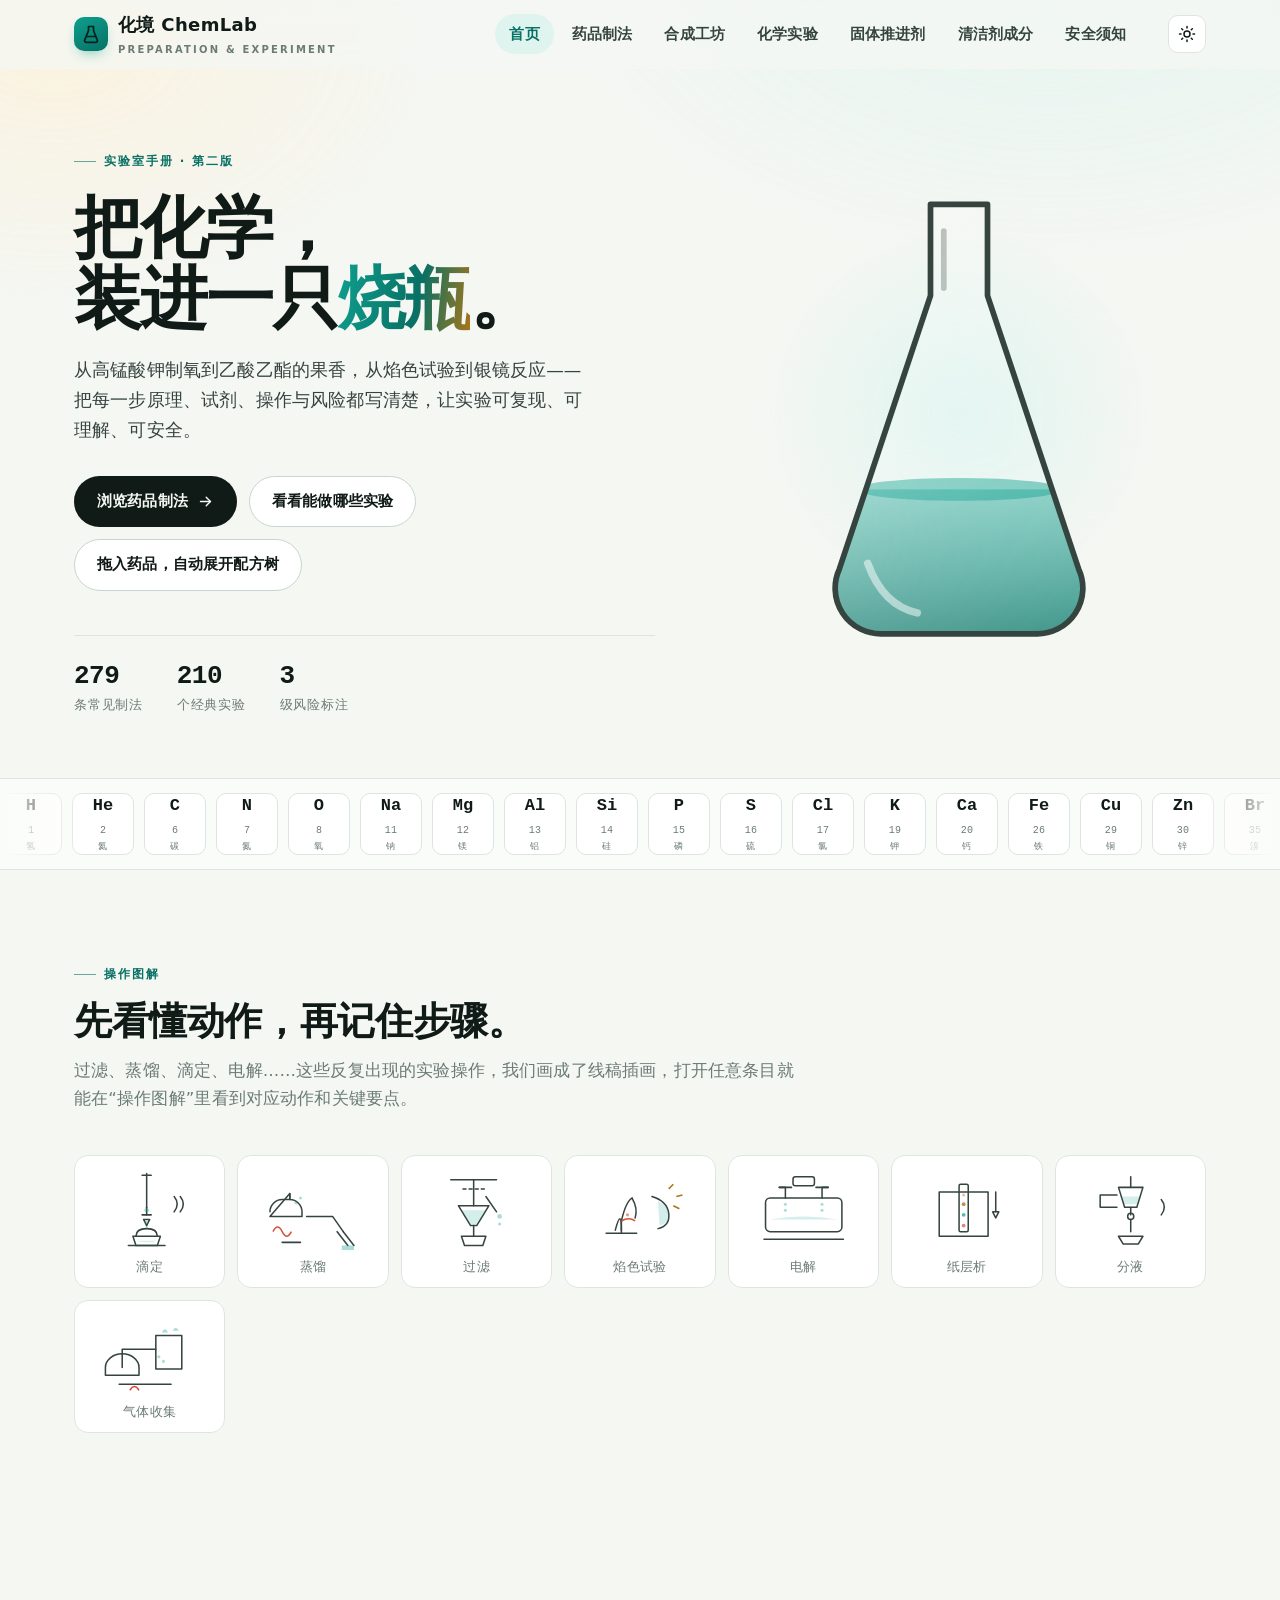
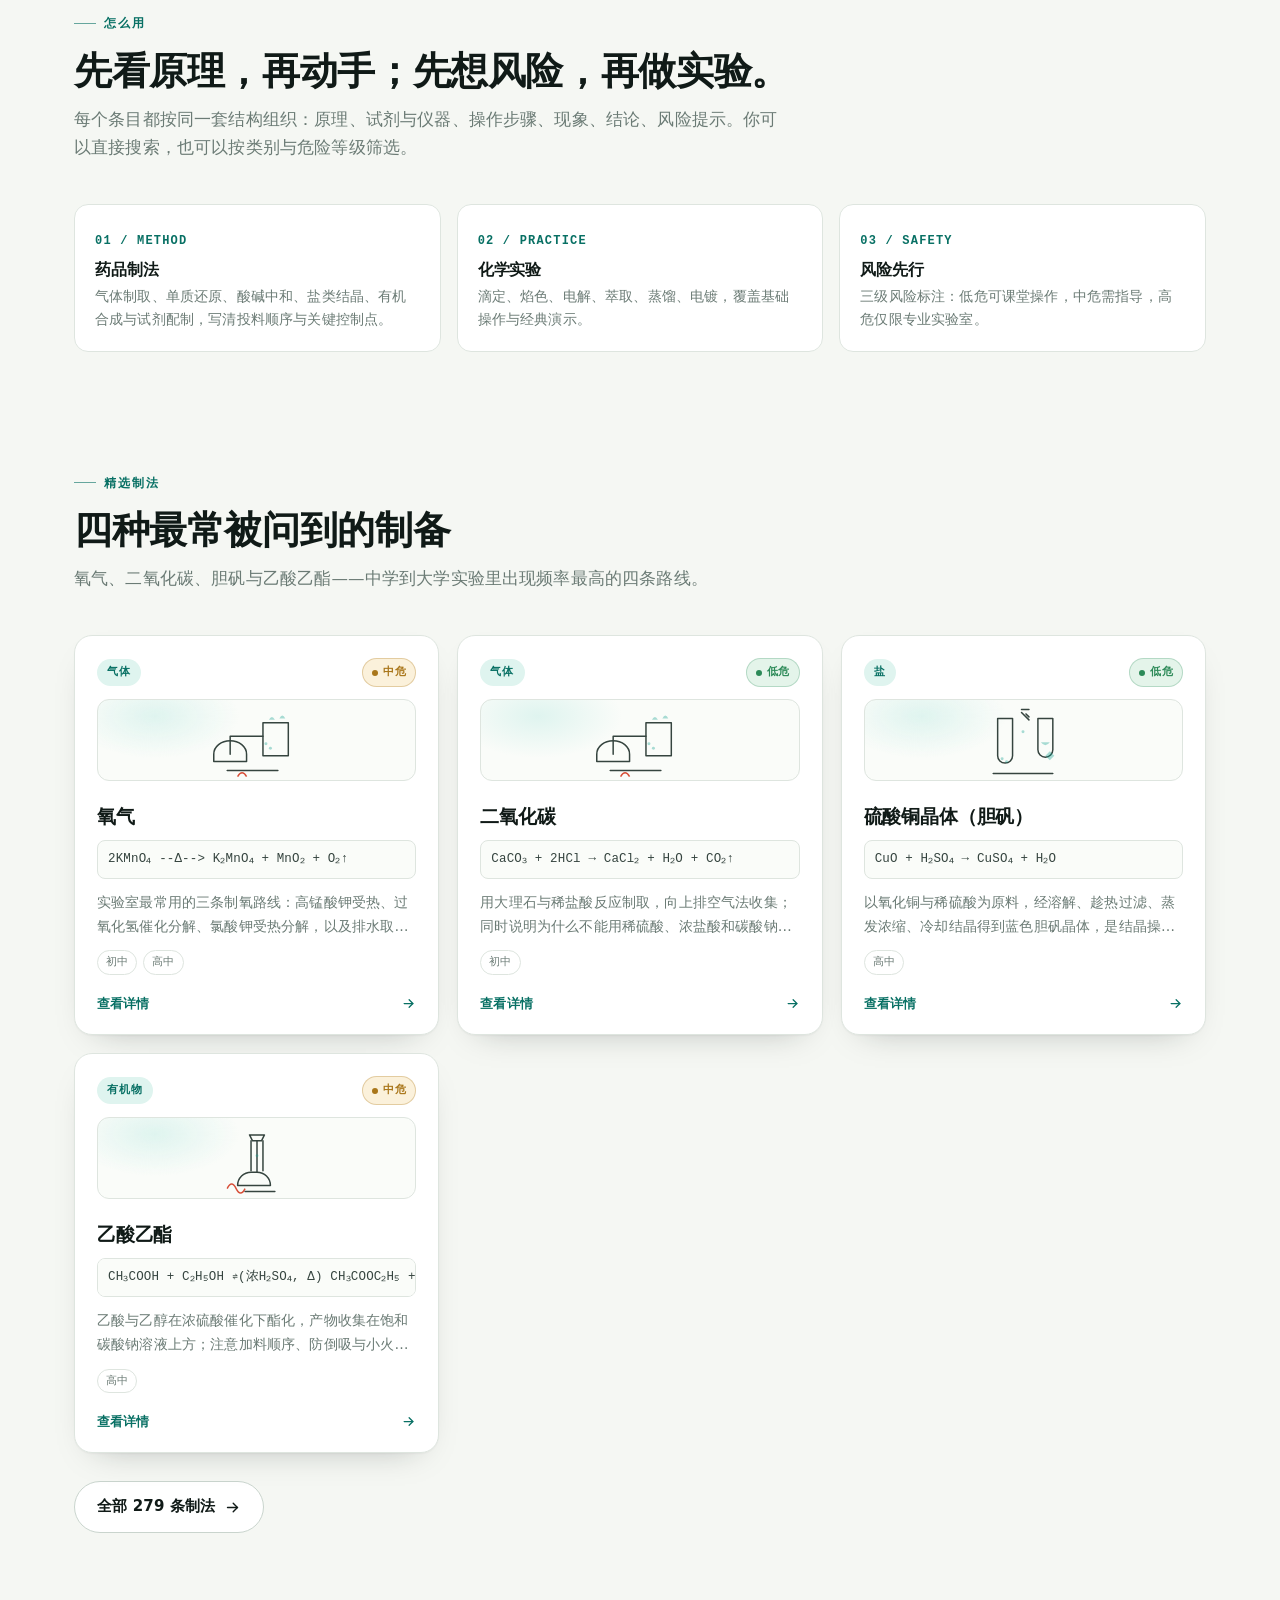
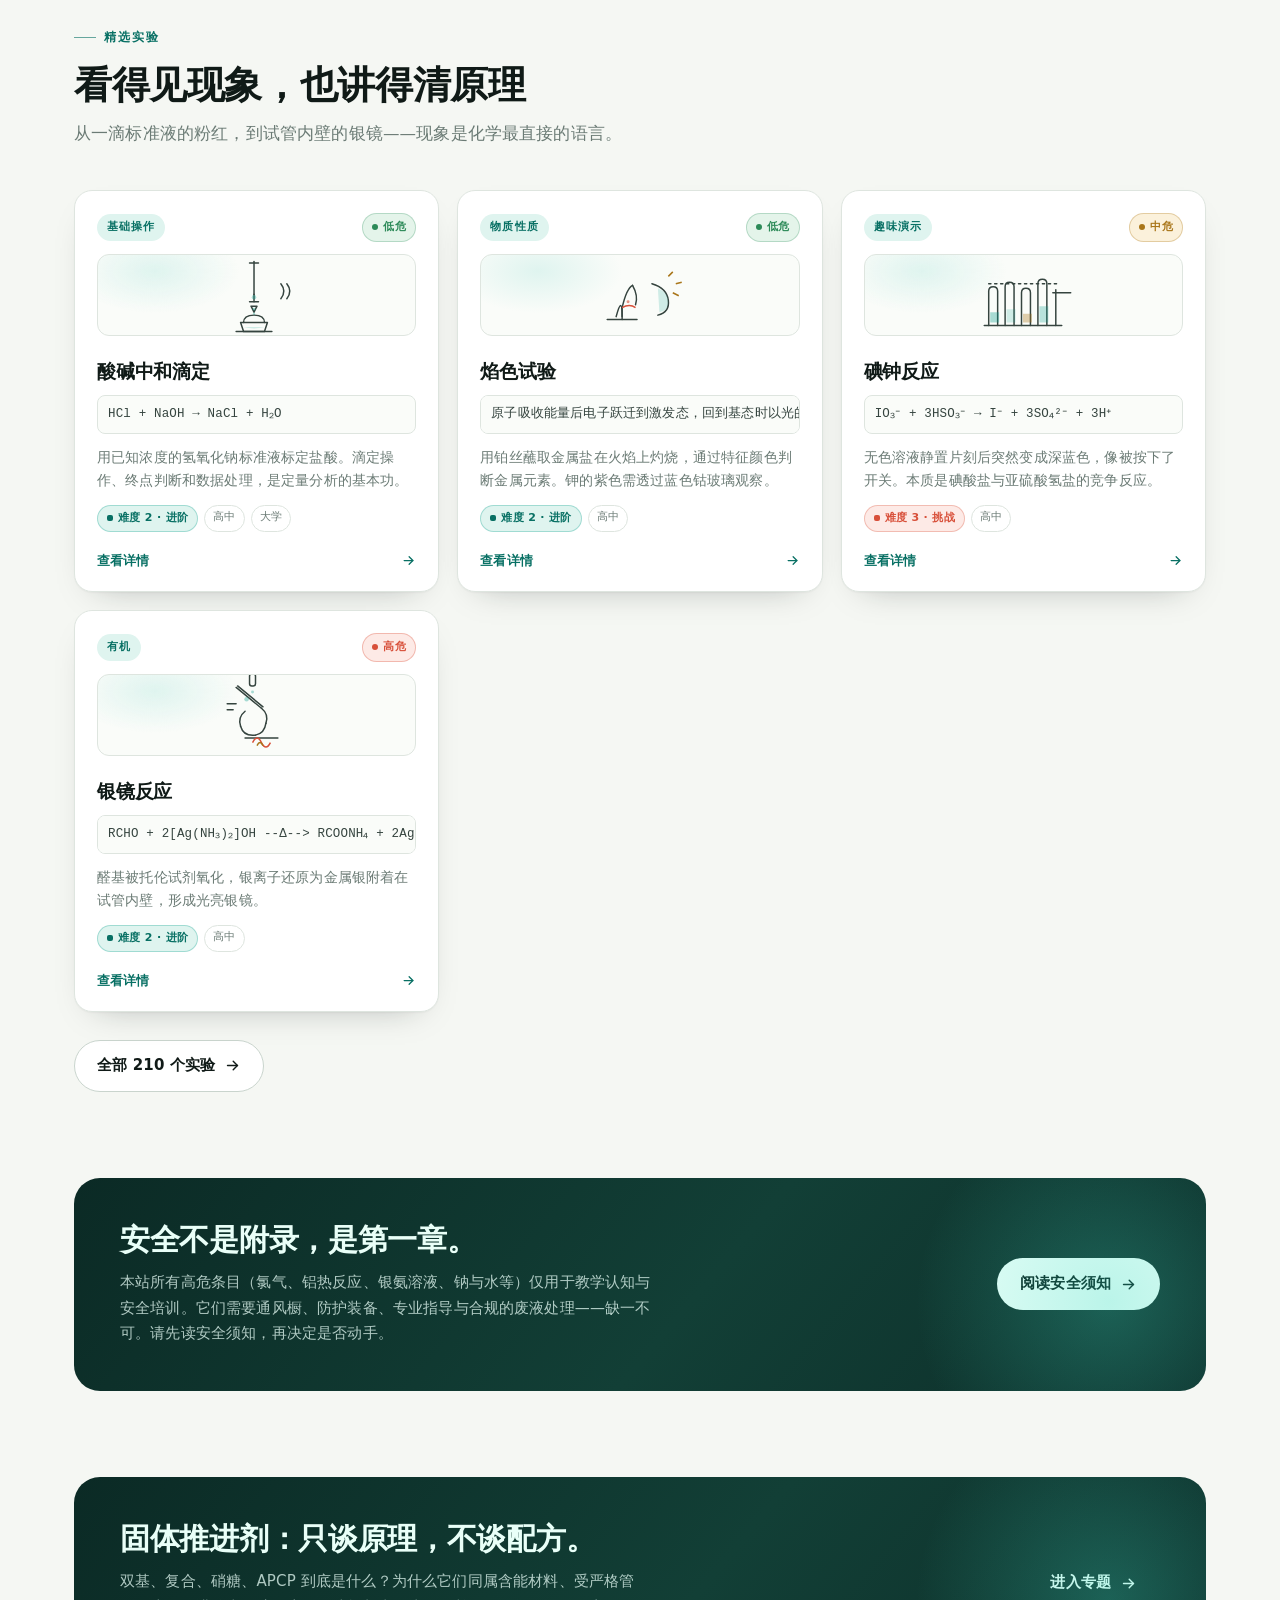
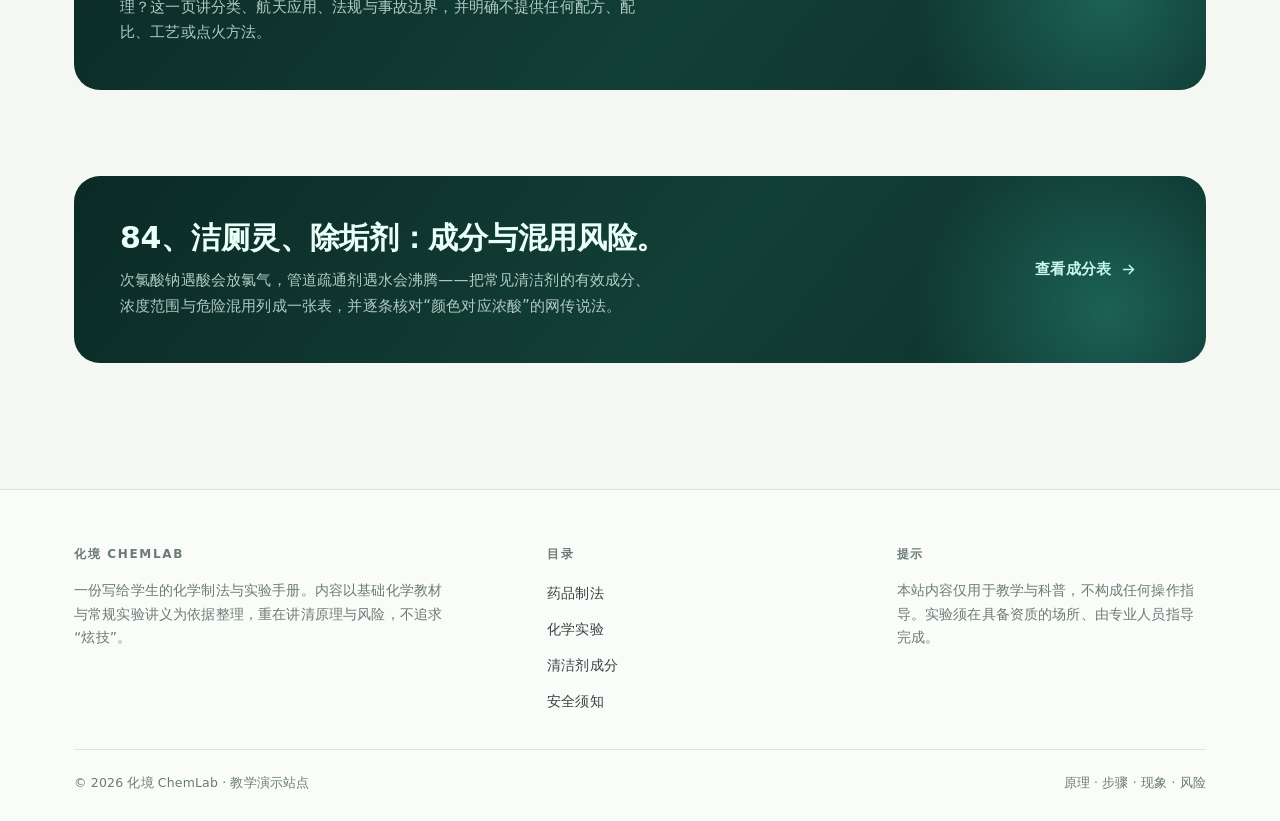
==== index.html @ 624a95f7 "Add files via upload" ====
<!DOCTYPE html>
<html lang="zh-CN" data-theme="light">
<head>
<meta charset="UTF-8">
<meta name="viewport" content="width=device-width, initial-scale=1">
<title>化境 ChemLab · 常见化学品制法与化学实验手册</title>
<meta name="description" content="面向中学与大学基础化学的制法与实验手册：279 条常见化学品与试剂的实验室制法、210 个经典化学实验，含原理、试剂、步骤、现象、安全提示与实验难度分级；制造链路可视化、盐类离子交叉表，合成工坊可自动展开多步合成配方树。">
<link rel="icon" href="data:image/svg+xml,%3Csvg xmlns='http://www.w3.org/2000/svg' viewBox='0 0 24 24'%3E%3Cpath fill='%230e9f8e' d='M9 2h6v5l4.5 11A2 2 0 0 1 17.6 21H6.4a2 2 0 0 1-1.9-3L9 7V2z'/%3E%3C/svg%3E">
<script>
  (function () {
    try {
      var t = localStorage.getItem("chemlab-theme");
      if (!t) t = window.matchMedia && window.matchMedia("(prefers-color-scheme: dark)").matches ? "dark" : "light";
      document.documentElement.setAttribute("data-theme", t);
    } catch (e) {}
  })();
</script>
<link rel="stylesheet" href="assets/style.css">
</head>
<body>

<header class="nav">
  <div class="wrap nav-inner">
    <a class="brand" href="index.html" aria-label="化境 ChemLab 首页">
      <span class="mark" aria-hidden="true">
        <svg viewBox="0 0 24 24" fill="none" stroke="currentColor" stroke-width="2" stroke-linecap="round" stroke-linejoin="round"><path d="M9 3h6v5l4.5 11A2 2 0 0 1 17.6 22H6.4a2 2 0 0 1-1.9-3L9 8Z"/><path d="M7 15h10"/></svg>
      </span>
      <span>化境 ChemLab<small>Preparation &amp; Experiment</small></span>
    </a>

    <nav class="nav-links" id="nav-links" aria-label="主导航">
      <a href="index.html" aria-current="page">首页</a>
      <a href="preparations.html">药品制法</a>
      <a href="forge.html">合成工坊</a>
      <a href="experiments.html">化学实验</a>
      <a href="propellants.html">固体推进剂</a>
      <a href="cleaners.html">清洁剂成分</a>
      <a href="safety.html">安全须知</a>
    </nav>

    <button class="icon-btn theme-toggle" type="button" aria-label="切换主题">
      <svg class="sun" viewBox="0 0 24 24" fill="none" stroke="currentColor" stroke-width="2" stroke-linecap="round"><circle cx="12" cy="12" r="4"/><path d="M12 2v2M12 20v2M4.9 4.9l1.4 1.4M17.7 17.7l1.4 1.4M2 12h2M20 12h2M4.9 19.1l1.4-1.4M17.7 6.3l1.4-1.4"/></svg>
      <svg class="moon" viewBox="0 0 24 24" fill="none" stroke="currentColor" stroke-width="2" stroke-linecap="round" stroke-linejoin="round"><path d="M21 12.8A9 9 0 1 1 11.2 3a7 7 0 0 0 9.8 9.8Z"/></svg>
    </button>

    <button class="icon-btn nav-toggle" type="button" aria-label="打开菜单" aria-expanded="false" aria-controls="nav-links">
      <svg viewBox="0 0 24 24" fill="none" stroke="currentColor" stroke-width="2" stroke-linecap="round"><path d="M4 7h16M4 12h16M4 17h16"/></svg>
    </button>
  </div>
</header>

<main>

  <!-- ============ 英雄区 ============ -->
  <section class="hero">
    <div class="wrap hero-grid">
      <div>
        <span class="eyebrow">实验室手册 · 第二版</span>
        <h1>把化学，<br>装进一只<em>烧瓶</em>。</h1>
        <p class="lede">
          从高锰酸钾制氧到乙酸乙酯的果香，从焰色试验到银镜反应——
          把每一步原理、试剂、操作与风险都写清楚，让实验可复现、可理解、可安全。
        </p>

        <div class="hero-actions">
          <a class="btn btn-primary" href="preparations.html">
            浏览药品制法
            <svg viewBox="0 0 24 24" fill="none" stroke="currentColor" stroke-width="2" stroke-linecap="round" stroke-linejoin="round"><path d="M5 12h14"/><path d="m13 6 6 6-6 6"/></svg>
          </a>
          <a class="btn btn-ghost" href="experiments.html">看看能做哪些实验</a>
          <a class="btn btn-ghost" href="forge.html">拖入药品，自动展开配方树</a>
        </div>

        <div class="hero-stats">
          <div><span class="num">279</span><span class="lbl">条常见制法</span></div>
          <div><span class="num">210</span><span class="lbl">个经典实验</span></div>
          <div><span class="num">3</span><span class="lbl">级风险标注</span></div>
        </div>
      </div>

      <div class="flask-stage" aria-hidden="true">
        <svg class="flask" viewBox="0 0 200 270" style="color: var(--ink-2)">
          <defs>
            <linearGradient id="glass" x1="0" y1="0" x2="1" y2="1">
              <stop offset="0" stop-color="#ffffff" stop-opacity=".28"/>
              <stop offset="1" stop-color="#ffffff" stop-opacity="0"/>
            </linearGradient>
            <linearGradient id="liq" x1="0" y1="0" x2="0" y2="1">
              <stop offset="0" stop-color="var(--accent)" stop-opacity=".45"/>
              <stop offset="1" stop-color="var(--accent-deep)" stop-opacity=".82"/>
            </linearGradient>
            <clipPath id="flaskClip">
              <path d="M85 16H115V64L163 208A24 24 0 0 1 141 242H59A24 24 0 0 1 37 208L85 64Z"/>
            </clipPath>
          </defs>

          <g clip-path="url(#flaskClip)">
            <rect class="liquid" x="0" y="166" width="200" height="90" fill="url(#liq)"/>
            <ellipse cx="100" cy="166" rx="54" ry="6" fill="var(--accent)" opacity=".5"/>
            <circle class="bubble" cx="82" cy="228" r="4" fill="#eafff9" opacity=".85"/>
            <circle class="bubble" cx="104" cy="232" r="6" fill="#eafff9" opacity=".7"/>
            <circle class="bubble" cx="120" cy="226" r="3" fill="#eafff9" opacity=".9"/>
            <circle class="bubble" cx="94" cy="230" r="2.5" fill="#eafff9" opacity=".8"/>
          </g>

          <path d="M85 16H115V64L163 208A24 24 0 0 1 141 242H59A24 24 0 0 1 37 208L85 64Z"
                fill="url(#glass)" stroke="currentColor" stroke-width="3" stroke-linejoin="round"/>
          <path d="M92 30V60" stroke="currentColor" stroke-opacity=".3" stroke-width="3" stroke-linecap="round"/>
          <path d="M52 205q8 22 26 26" stroke="#ffffff" stroke-opacity=".5" stroke-width="4" stroke-linecap="round" fill="none"/>
        </svg>
      </div>
    </div>
  </section>

  <!-- ============ 元素带 ============ -->
  <div class="element-strip" aria-hidden="true">
    <div class="element-track"></div>
  </div>

  <!-- ============ 操作图解 ============ -->
  <section class="section section-art">
    <div class="wrap">
      <div class="section-head reveal">
        <span class="eyebrow">操作图解</span>
        <h2>先看懂动作，再记住步骤。</h2>
        <p>过滤、蒸馏、滴定、电解……这些反复出现的实验操作，我们画成了线稿插画，打开任意条目就能在“操作图解”里看到对应动作和关键要点。</p>
      </div>
      <div class="art-strip" id="art-strip" aria-label="常见实验操作图解"></div>
    </div>
  </section>
  <!-- ============ 三个入口 ============ -->
  <section class="section">
    <div class="wrap">
      <div class="section-head reveal">
        <span class="eyebrow">怎么用</span>
        <h2>先看原理，再动手；先想风险，再做实验。</h2>
        <p>每个条目都按同一套结构组织：原理、试剂与仪器、操作步骤、现象、结论、风险提示。你可以直接搜索，也可以按类别与危险等级筛选。</p>
      </div>

      <div class="rule-grid">
        <div class="rule reveal">
          <span class="n">01 / METHOD</span>
          <h4>药品制法</h4>
          <p>气体制取、单质还原、酸碱中和、盐类结晶、有机合成与试剂配制，写清投料顺序与关键控制点。</p>
        </div>
        <div class="rule reveal">
          <span class="n">02 / PRACTICE</span>
          <h4>化学实验</h4>
          <p>滴定、焰色、电解、萃取、蒸馏、电镀，覆盖基础操作与经典演示。</p>
        </div>
        <div class="rule reveal">
          <span class="n">03 / SAFETY</span>
          <h4>风险先行</h4>
          <p>三级风险标注：低危可课堂操作，中危需指导，高危仅限专业实验室。</p>
        </div>
      </div>
    </div>
  </section>

  <!-- ============ 精选制法 ============ -->
  <section class="section" style="padding-top: 0;">
    <div class="wrap">
      <div class="section-head reveal">
        <span class="eyebrow">精选制法</span>
        <h2>四种最常被问到的制备</h2>
        <p>氧气、二氧化碳、胆矾与乙酸乙酯——中学到大学实验里出现频率最高的四条路线。</p>
      </div>
      <div class="grid" id="featured-prep"></div>
      <div style="margin-top: 28px;">
        <a class="btn btn-ghost" href="preparations.html">
          全部 279 条制法
          <svg viewBox="0 0 24 24" fill="none" stroke="currentColor" stroke-width="2" stroke-linecap="round" stroke-linejoin="round"><path d="M5 12h14"/><path d="m13 6 6 6-6 6"/></svg>
        </a>
      </div>
    </div>
  </section>

  <!-- ============ 精选实验 ============ -->
  <section class="section" style="padding-top: 0;">
    <div class="wrap">
      <div class="section-head reveal">
        <span class="eyebrow">精选实验</span>
        <h2>看得见现象，也讲得清原理</h2>
        <p>从一滴标准液的粉红，到试管内壁的银镜——现象是化学最直接的语言。</p>
      </div>
      <div class="grid" id="featured-exp"></div>
      <div style="margin-top: 28px;">
        <a class="btn btn-ghost" href="experiments.html">
          全部 210 个实验
          <svg viewBox="0 0 24 24" fill="none" stroke="currentColor" stroke-width="2" stroke-linecap="round" stroke-linejoin="round"><path d="M5 12h14"/><path d="m13 6 6 6-6 6"/></svg>
        </a>
      </div>
    </div>
  </section>

  <!-- ============ 安全横幅 ============ -->
  <section class="section" style="padding-top: 0;">
    <div class="wrap">
      <div class="banner reveal">
        <div>
          <h3>安全不是附录，是第一章。</h3>
          <p>本站所有高危条目（氯气、铝热反应、银氨溶液、钠与水等）仅用于教学认知与安全培训。它们需要通风橱、防护装备、专业指导与合规的废液处理——缺一不可。请先读安全须知，再决定是否动手。</p>
        </div>
        <a class="btn btn-primary" href="safety.html">
          阅读安全须知
          <svg viewBox="0 0 24 24" fill="none" stroke="currentColor" stroke-width="2" stroke-linecap="round" stroke-linejoin="round"><path d="M5 12h14"/><path d="m13 6 6 6-6 6"/></svg>
        </a>
      </div>
    </div>
  </section>

  <section class="section" style="padding-top: 0;">
    <div class="wrap">
      <div class="banner reveal">
        <div>
          <h3>固体推进剂：只谈原理，不谈配方。</h3>
          <p>双基、复合、硝糖、APCP 到底是什么？为什么它们同属含能材料、受严格管理？这一页讲分类、航天应用、法规与事故边界，并明确不提供任何配方、配比、工艺或点火方法。</p>
        </div>
        <a class="btn" href="propellants.html">
          进入专题
          <svg viewBox="0 0 24 24" fill="none" stroke="currentColor" stroke-width="2" stroke-linecap="round" stroke-linejoin="round"><path d="M5 12h14"/><path d="m13 6 6 6-6 6"/></svg>
        </a>
      </div>
    </div>
  </section>


  <section class="section" style="padding-top: 0;">
    <div class="wrap">
      <div class="banner reveal">
        <div>
          <h3>84、洁厕灵、除垢剂：成分与混用风险。</h3>
          <p>次氯酸钠遇酸会放氯气，管道疏通剂遇水会沸腾——把常见清洁剂的有效成分、浓度范围与危险混用列成一张表，并逐条核对“颜色对应浓酸”的网传说法。</p>
        </div>
        <a class="btn" href="cleaners.html">
          查看成分表
          <svg viewBox="0 0 24 24" fill="none" stroke="currentColor" stroke-width="2" stroke-linecap="round" stroke-linejoin="round"><path d="M5 12h14"/><path d="m13 6 6 6-6 6"/></svg>
        </a>
      </div>
    </div>
  </section>
</main>

<footer class="footer">
  <div class="wrap">
    <div class="footer-grid">
      <div>
        <h5>化境 ChemLab</h5>
        <p>一份写给学生的化学制法与实验手册。内容以基础化学教材与常规实验讲义为依据整理，重在讲清原理与风险，不追求“炫技”。</p>
      </div>
      <div>
        <h5>目录</h5>
        <ul>
          <li><a href="preparations.html">药品制法</a></li>
          <li><a href="experiments.html">化学实验</a></li>
          <li><a href="cleaners.html">清洁剂成分</a></li>
          <li><a href="safety.html">安全须知</a></li>
        </ul>
      </div>
      <div>
        <h5>提示</h5>
        <p>本站内容仅用于教学与科普，不构成任何操作指导。实验须在具备资质的场所、由专业人员指导完成。</p>
      </div>
    </div>
    <div class="footer-bottom">
      <span>© <span data-year>2026</span> 化境 ChemLab · 教学演示站点</span>
      <span>原理 · 步骤 · 现象 · 风险</span>
    </div>
  </div>
</footer>

<script src="assets/data-preparations.js"></script>
<script src="assets/data-experiments.js"></script>
<script src="assets/add-content.js"></script>
<script src="assets/art.js"></script>
<script src="assets/app.js"></script>
</body>
</html>
---- assets/style.css ----
/* ============================================================
   化境 ChemLab — 静态站点样式
   ============================================================ */

:root {
  --bg: #f5f7f3;
  --bg-soft: #ebf0e9;
  --surface: #ffffff;
  --surface-2: #fafcf9;
  --ink: #101a17;
  --ink-2: #35443f;
  --muted: #6b7b75;
  --line: #dee5df;
  --line-strong: #c9d4cd;
  --accent: #0e9f8e;
  --accent-deep: #087064;
  --accent-soft: #dff4ef;
  --warn: #d8503a;
  --warn-soft: #fdeae6;
  --amber: #a9761a;
  --amber-soft: #fbf1db;
  --ok: #2c8a58;
  --ok-soft: #e4f4ea;
  --radius: 18px;
  --radius-sm: 12px;
  --shadow: 0 1px 2px rgba(16, 26, 23, 0.04), 0 14px 34px -22px rgba(16, 26, 23, 0.35);
  --shadow-lift: 0 2px 4px rgba(16, 26, 23, 0.05), 0 24px 48px -24px rgba(16, 26, 23, 0.32);
  --mono: "Cascadia Code", "JetBrains Mono", Consolas, "Courier New", monospace;
  --sans: "Segoe UI", "PingFang SC", "Hiragino Sans GB", "Microsoft YaHei", system-ui, -apple-system, sans-serif;
  --maxw: 1180px;
}

[data-theme="dark"] {
  --bg: #080f0d;
  --bg-soft: #0d1614;
  --surface: #101a17;
  --surface-2: #0c1513;
  --ink: #e8f2ee;
  --ink-2: #c3d3cd;
  --muted: #8ba09a;
  --line: #20302b;
  --line-strong: #2c403a;
  --accent: #3fd9c0;
  --accent-deep: #7ff0dc;
  --accent-soft: #0f2f2a;
  --warn: #ff7a62;
  --warn-soft: #2c1714;
  --amber: #e6b45c;
  --amber-soft: #2a2113;
  --ok: #5fd694;
  --ok-soft: #0f2a1c;
  --shadow: 0 1px 2px rgba(0, 0, 0, 0.4), 0 18px 40px -24px rgba(0, 0, 0, 0.8);
  --shadow-lift: 0 2px 6px rgba(0, 0, 0, 0.5), 0 30px 60px -28px rgba(0, 0, 0, 0.9);
}

* { box-sizing: border-box; }

html {
  scroll-behavior: smooth;
  -webkit-text-size-adjust: 100%;
}

body {
  margin: 0;
  background: var(--bg);
  color: var(--ink);
  font-family: var(--sans);
  font-size: 16px;
  line-height: 1.7;
  letter-spacing: 0.01em;
  -webkit-font-smoothing: antialiased;
  overflow-x: hidden;
}

body::before {
  content: "";
  position: fixed;
  inset: 0;
  z-index: -1;
  pointer-events: none;
  background:
    radial-gradient(46rem 30rem at 82% -8%, var(--accent-soft), transparent 70%),
    radial-gradient(38rem 26rem at 4% 4%, var(--amber-soft), transparent 65%);
  opacity: 0.85;
}

img, svg { display: block; max-width: 100%; }
a { color: inherit; text-decoration: none; }
button { font: inherit; color: inherit; }

h1, h2, h3, h4 {
  margin: 0;
  line-height: 1.22;
  letter-spacing: -0.01em;
  font-weight: 700;
}

p { margin: 0; }

::selection { background: var(--accent); color: #03211c; }

:focus-visible {
  outline: 2px solid var(--accent);
  outline-offset: 3px;
  border-radius: 6px;
}

.wrap {
  width: 100%;
  max-width: var(--maxw);
  margin-inline: auto;
  padding-inline: 24px;
}

/* ---------------- 导航 ---------------- */
.nav {
  position: sticky;
  top: 0;
  z-index: 60;
  backdrop-filter: blur(14px) saturate(140%);
  -webkit-backdrop-filter: blur(14px) saturate(140%);
  background: color-mix(in srgb, var(--bg) 82%, transparent);
  border-bottom: 1px solid transparent;
  transition: border-color 0.25s, background 0.25s;
}

.nav.is-scrolled {
  border-bottom-color: var(--line);
  background: color-mix(in srgb, var(--bg) 92%, transparent);
}

.nav-inner {
  display: flex;
  align-items: center;
  gap: 28px;
  height: 68px;
}

.brand {
  display: flex;
  align-items: center;
  gap: 10px;
  font-weight: 800;
  font-size: 18px;
  letter-spacing: 0.02em;
  margin-right: auto;
}

.brand .mark {
  width: 34px;
  height: 34px;
  display: grid;
  place-items: center;
  border-radius: 10px;
  background: linear-gradient(150deg, var(--accent), var(--accent-deep));
  color: #04211c;
  box-shadow: 0 6px 16px -8px var(--accent);
}

.brand .mark svg { width: 20px; height: 20px; }

.brand small {
  display: block;
  font-size: 10px;
  font-weight: 600;
  letter-spacing: 0.22em;
  text-transform: uppercase;
  color: var(--muted);
}

.nav-links {
  display: flex;
  align-items: center;
  gap: 4px;
}

.nav-links a {
  padding: 8px 14px;
  border-radius: 999px;
  font-size: 14.5px;
  font-weight: 600;
  color: var(--ink-2);
  transition: background 0.18s, color 0.18s;
}

.nav-links a:hover { background: var(--surface); color: var(--ink); }
.nav-links a[aria-current="page"] { background: var(--accent-soft); color: var(--accent-deep); }

.icon-btn {
  width: 38px;
  height: 38px;
  display: grid;
  place-items: center;
  border-radius: 10px;
  border: 1px solid var(--line);
  background: var(--surface);
  cursor: pointer;
  transition: border-color 0.18s, transform 0.18s, background 0.18s;
}

.icon-btn:hover { border-color: var(--accent); transform: translateY(-1px); }
.icon-btn svg { width: 18px; height: 18px; }

.theme-toggle .moon { display: none; }
[data-theme="dark"] .theme-toggle .sun { display: none; }
[data-theme="dark"] .theme-toggle .moon { display: block; }

.nav-toggle { display: none; }

@media (max-width: 860px) {
  .nav-links {
    position: absolute;
    top: 100%;
    left: 12px;
    right: 12px;
    flex-direction: column;
    align-items: stretch;
    gap: 2px;
    padding: 10px;
    background: var(--surface);
    border: 1px solid var(--line);
    border-radius: 16px;
    box-shadow: var(--shadow-lift);
    display: none;
  }
  .nav-links.is-open { display: flex; }
  .nav-links a { padding: 12px 14px; border-radius: 10px; font-size: 16px; }
  .nav-toggle { display: grid; }
}

/* ---------------- 通用块 ---------------- */
.eyebrow {
  display: inline-flex;
  align-items: center;
  gap: 8px;
  font-size: 12px;
  font-weight: 700;
  letter-spacing: 0.16em;
  text-transform: uppercase;
  color: var(--accent-deep);
}

.eyebrow::before {
  content: "";
  width: 22px;
  height: 1px;
  background: currentColor;
  opacity: 0.6;
}

.section { padding: 86px 0; }
.section-head { max-width: 720px; margin-bottom: 42px; }
.section-head h2 { font-size: clamp(26px, 3.4vw, 38px); margin: 14px 0 12px; }
.section-head p { color: var(--muted); font-size: 16.5px; }

.lede { font-size: 17px; color: var(--ink-2); }

.btn {
  display: inline-flex;
  align-items: center;
  gap: 9px;
  padding: 12px 22px;
  border-radius: 999px;
  font-weight: 650;
  font-size: 15px;
  border: 1px solid transparent;
  cursor: pointer;
  transition: transform 0.18s, box-shadow 0.18s, background 0.18s, border-color 0.18s;
}

.btn svg { width: 17px; height: 17px; }
.btn-primary { background: var(--ink); color: var(--bg); }
.btn-primary:hover { transform: translateY(-2px); box-shadow: 0 14px 30px -16px var(--ink); }
[data-theme="dark"] .btn-primary { background: var(--accent); color: #04211c; }
.btn-ghost { border-color: var(--line-strong); background: var(--surface); color: var(--ink); }
.btn-ghost:hover { border-color: var(--accent); color: var(--accent-deep); transform: translateY(-2px); }

/* ---------------- 英雄区 ---------------- */
.hero {
  padding: 74px 0 60px;
  position: relative;
}

.hero-grid {
  display: grid;
  grid-template-columns: 1.08fr 0.92fr;
  gap: 56px;
  align-items: center;
}

.hero h1 {
  font-size: clamp(38px, 6vw, 68px);
  letter-spacing: -0.03em;
  line-height: 1.05;
  margin: 20px 0 22px;
}

.hero h1 em {
  font-style: normal;
  background: linear-gradient(100deg, var(--accent), var(--accent-deep) 60%, var(--amber));
  -webkit-background-clip: text;
  background-clip: text;
  color: transparent;
}

.hero p.lede { max-width: 46ch; font-size: 17.5px; }

.hero-actions { display: flex; flex-wrap: wrap; gap: 12px; margin-top: 30px; }

.hero-stats {
  display: flex;
  gap: 34px;
  margin-top: 44px;
  padding-top: 26px;
  border-top: 1px solid var(--line);
}

.hero-stats .num {
  font-family: var(--mono);
  font-size: 26px;
  font-weight: 600;
  letter-spacing: -0.02em;
  display: block;
  line-height: 1.1;
}

.hero-stats .lbl { font-size: 12.5px; color: var(--muted); letter-spacing: 0.06em; }

/* 烧瓶插画 */
.flask-stage {
  position: relative;
  display: grid;
  place-items: center;
  min-height: 420px;
}

.flask-stage::before {
  content: "";
  position: absolute;
  width: 78%;
  aspect-ratio: 1;
  border-radius: 50%;
  background: radial-gradient(circle at 50% 45%, var(--accent-soft), transparent 68%);
  filter: blur(6px);
}

.flask { width: min(100%, 380px); position: relative; z-index: 1; }
.flask .liquid { animation: liquid 6s ease-in-out infinite; transform-origin: 100px 210px; }
.flask .bubble { animation: rise 4.4s linear infinite; opacity: 0; }
.flask .bubble:nth-of-type(2) { animation-delay: 1.1s; }
.flask .bubble:nth-of-type(3) { animation-delay: 2.2s; }
.flask .bubble:nth-of-type(4) { animation-delay: 3.1s; }

@keyframes liquid {
  0%, 100% { transform: rotate(0deg) scaleY(1); }
  50% { transform: rotate(-1.2deg) scaleY(1.02); }
}

@keyframes rise {
  0% { transform: translateY(0) scale(0.6); opacity: 0; }
  16% { opacity: 0.9; }
  70% { opacity: 0.55; }
  100% { transform: translateY(-52px) scale(1.05); opacity: 0; }
}

/* 元素带 */
.element-strip {
  border-block: 1px solid var(--line);
  background: var(--surface-2);
  overflow: hidden;
  padding: 14px 0;
  position: relative;
}

.element-strip::before,
.element-strip::after {
  content: "";
  position: absolute;
  top: 0;
  bottom: 0;
  width: 90px;
  z-index: 2;
  pointer-events: none;
}

.element-strip::before { left: 0; background: linear-gradient(90deg, var(--surface-2), transparent); }
.element-strip::after { right: 0; background: linear-gradient(270deg, var(--surface-2), transparent); }

.element-track {
  display: flex;
  gap: 10px;
  width: max-content;
  animation: slide 46s linear infinite;
}

.element-strip:hover .element-track { animation-play-state: paused; }

@keyframes slide {
  from { transform: translateX(0); }
  to { transform: translateX(-50%); }
}

.el {
  width: 62px;
  height: 62px;
  flex: none;
  border: 1px solid var(--line);
  border-radius: 10px;
  background: var(--surface);
  display: grid;
  align-content: center;
  justify-items: center;
  gap: 1px;
  font-family: var(--mono);
  transition: transform 0.2s, border-color 0.2s;
}

.el:hover { transform: translateY(-3px); border-color: var(--accent); }
.el b { font-size: 17px; font-weight: 700; }
.el i { font-style: normal; font-size: 10px; color: var(--muted); }
.el span { font-size: 9px; color: var(--muted); letter-spacing: 0.04em; }

/* ---------------- 卡片 ---------------- */
.grid {
  display: grid;
  grid-template-columns: repeat(auto-fill, minmax(288px, 1fr));
  gap: 18px;
}

.card {
  position: relative;
  display: flex;
  flex-direction: column;
  gap: 12px;
  padding: 22px 22px 20px;
  background: var(--surface);
  border: 1px solid var(--line);
  border-radius: var(--radius);
  box-shadow: var(--shadow);
  cursor: pointer;
  text-align: left;
  transition: transform 0.22s cubic-bezier(0.2, 0.7, 0.3, 1), box-shadow 0.22s, border-color 0.22s;
  overflow: hidden;
}

.card::after {
  content: "";
  position: absolute;
  inset: auto -30% -60% -30%;
  height: 120px;
  background: radial-gradient(ellipse at center, var(--accent-soft), transparent 70%);
  opacity: 0;
  transition: opacity 0.3s;
  pointer-events: none;
}

.card:hover,
.card:focus-visible {
  transform: translateY(-4px);
  border-color: color-mix(in srgb, var(--accent) 55%, var(--line));
  box-shadow: var(--shadow-lift);
}

.card:hover::after { opacity: 1; }

.card-top {
  display: flex;
  align-items: center;
  gap: 8px;
  justify-content: space-between;
}

.cat {
  font-size: 11px;
  font-weight: 700;
  letter-spacing: 0.1em;
  color: var(--accent-deep);
  background: var(--accent-soft);
  padding: 4px 10px;
  border-radius: 999px;
}

.hz {
  font-size: 11px;
  font-weight: 700;
  letter-spacing: 0.04em;
  padding: 4px 9px;
  border-radius: 999px;
  border: 1px solid;
  display: inline-flex;
  align-items: center;
  gap: 5px;
  white-space: nowrap;
}

.hz::before {
  content: "";
  width: 6px;
  height: 6px;
  border-radius: 50%;
  background: currentColor;
}

.hz-1 { color: var(--ok); background: var(--ok-soft); border-color: color-mix(in srgb, var(--ok) 26%, transparent); }
.hz-2 { color: var(--amber); background: var(--amber-soft); border-color: color-mix(in srgb, var(--amber) 30%, transparent); }
.hz-3 { color: var(--warn); background: var(--warn-soft); border-color: color-mix(in srgb, var(--warn) 32%, transparent); }

.diff {
  font-size: 11px;
  font-weight: 700;
  letter-spacing: 0.03em;
  padding: 4px 9px;
  border-radius: 999px;
  border: 1px solid var(--line);
  background: var(--surface-2);
  color: var(--muted);
  display: inline-flex;
  align-items: center;
  gap: 5px;
  white-space: nowrap;
}

.diff::before {
  content: "";
  width: 6px;
  height: 6px;
  border-radius: 2px;
  background: currentColor;
}

.diff-1 { color: var(--ok); border-color: color-mix(in srgb, var(--ok) 26%, transparent); background: var(--ok-soft); }
.diff-2 { color: var(--accent-deep); border-color: color-mix(in srgb, var(--accent) 30%, transparent); background: var(--accent-soft); }
.diff-3 { color: var(--warn); border-color: color-mix(in srgb, var(--warn) 30%, transparent); background: var(--warn-soft); }

/* 卡片标签区里的难度胶囊要压过 .card .tags span 的通用样式 */
.card .tags .diff { padding: 3px 9px; font-weight: 700; }
.card .tags .diff-1 { color: var(--ok); border-color: color-mix(in srgb, var(--ok) 26%, transparent); background: var(--ok-soft); }
.card .tags .diff-2 { color: var(--accent-deep); border-color: color-mix(in srgb, var(--accent) 30%, transparent); background: var(--accent-soft); }
.card .tags .diff-3 { color: var(--warn); border-color: color-mix(in srgb, var(--warn) 30%, transparent); background: var(--warn-soft); }

.card h3 { font-size: 19px; letter-spacing: -0.01em; }

.card .eq {
  font-family: var(--mono);
  font-size: 12.5px;
  line-height: 1.65;
  color: var(--ink-2);
  background: var(--surface-2);
  border: 1px solid var(--line);
  border-radius: 8px;
  padding: 8px 10px;
  overflow-x: auto;
  white-space: nowrap;
  scrollbar-width: thin;
}

.card .desc {
  font-size: 14px;
  color: var(--muted);
  display: -webkit-box;
  -webkit-line-clamp: 2;
  -webkit-box-orient: vertical;
  overflow: hidden;
}

.card .foot {
  margin-top: auto;
  padding-top: 6px;
  display: flex;
  align-items: center;
  justify-content: space-between;
  font-size: 12.5px;
  font-weight: 650;
  color: var(--accent-deep);
}

.card .foot svg { width: 15px; height: 15px; transition: transform 0.2s; }
.card:hover .foot svg { transform: translateX(4px); }

.card .tags { display: flex; flex-wrap: wrap; gap: 6px; }
.card .tags span {
  font-size: 11px;
  color: var(--muted);
  border: 1px solid var(--line);
  border-radius: 999px;
  padding: 2px 8px;
}

/* ---------------- 工具条 / 过滤 ---------------- */
.toolbar {
  display: flex;
  flex-wrap: wrap;
  align-items: center;
  gap: 14px;
  margin-bottom: 26px;
}

.search {
  position: relative;
  flex: 1 1 268px;
  max-width: 380px;
}

.search svg {
  position: absolute;
  left: 14px;
  top: 50%;
  transform: translateY(-50%);
  width: 17px;
  height: 17px;
  color: var(--muted);
  pointer-events: none;
}

.search input {
  width: 100%;
  padding: 12px 14px 12px 41px;
  border-radius: 999px;
  border: 1px solid var(--line);
  background: var(--surface);
  color: var(--ink);
  font: inherit;
  font-size: 14.5px;
  transition: border-color 0.18s, box-shadow 0.18s;
}

.search input::placeholder { color: var(--muted); }
.search input:focus {
  outline: none;
  border-color: var(--accent);
  box-shadow: 0 0 0 3px color-mix(in srgb, var(--accent) 18%, transparent);
}

.chips { display: flex; flex-wrap: wrap; gap: 7px; }

.chip {
  padding: 8px 14px;
  border-radius: 999px;
  border: 1px solid var(--line);
  background: var(--surface);
  font-size: 13px;
  font-weight: 600;
  color: var(--ink-2);
  cursor: pointer;
  transition: all 0.16s;
}

.chip:hover { border-color: var(--line-strong); color: var(--ink); }
.chip[aria-pressed="true"] {
  background: var(--ink);
  border-color: var(--ink);
  color: var(--bg);
}

[data-theme="dark"] .chip[aria-pressed="true"] { background: var(--accent); border-color: var(--accent); color: #04211c; }

.result-note { font-size: 13px; color: var(--muted); margin-left: auto; }

.empty {
  grid-column: 1 / -1;
  text-align: center;
  padding: 64px 20px;
  color: var(--muted);
  border: 1px dashed var(--line-strong);
  border-radius: var(--radius);
  background: var(--surface-2);
}

.empty b { display: block; color: var(--ink); font-size: 17px; margin-bottom: 6px; }

/* ---------------- 详情弹层 ---------------- */
dialog.sheet {
  width: min(880px, calc(100vw - 32px));
  max-height: min(88vh, 900px);
  padding: 0;
  border: 1px solid var(--line);
  border-radius: 22px;
  background: var(--surface);
  color: var(--ink);
  box-shadow: 0 40px 100px -40px rgba(0, 0, 0, 0.6);
  overflow: hidden;
}

dialog.sheet::backdrop {
  background: rgba(6, 14, 12, 0.55);
  backdrop-filter: blur(5px);
}

.sheet-shell {
  display: flex;
  flex-direction: column;
  max-height: min(88vh, 900px);
}

.sheet-head {
  position: sticky;
  top: 0;
  z-index: 2;
  display: flex;
  align-items: flex-start;
  gap: 16px;
  padding: 24px 26px 20px;
  background: var(--surface);
  border-bottom: 1px solid var(--line);
}

.sheet-head h3 { font-size: clamp(21px, 2.6vw, 26px); }
.sheet-head .sub {
  margin-top: 6px;
  font-family: var(--mono);
  font-size: 13px;
  color: var(--muted);
  word-break: break-word;
}

.sheet-head .meta { display: flex; gap: 8px; margin-top: 12px; flex-wrap: wrap; }

.sheet-title-wrap { flex: 1; min-width: 0; }

.sheet-close {
  margin-left: auto;
  flex: none;
  width: 36px;
  height: 36px;
  border-radius: 50%;
  border: 1px solid var(--line);
  background: var(--surface-2);
  display: grid;
  place-items: center;
  cursor: pointer;
  transition: background 0.18s, transform 0.18s;
}

.sheet-close:hover { background: var(--bg-soft); transform: rotate(90deg); }
.sheet-close svg { width: 16px; height: 16px; }

.sheet-body {
  overflow-y: auto;
  min-height: 0;
  padding: 24px 26px 34px;
  display: grid;
  gap: 26px;
  overscroll-behavior: contain;
}

.block h4 {
  display: flex;
  align-items: center;
  gap: 9px;
  font-size: 12px;
  font-weight: 800;
  letter-spacing: 0.14em;
  text-transform: uppercase;
  color: var(--muted);
  margin-bottom: 12px;
}

.block h4::before {
  content: "";
  width: 3px;
  height: 13px;
  border-radius: 2px;
  background: var(--accent);
}

.block .body-text { color: var(--ink-2); font-size: 15.5px; }

.eqs { display: grid; gap: 8px; }

.eqline {
  font-family: var(--mono);
  font-size: 13.5px;
  line-height: 1.6;
  padding: 12px 14px;
  border-radius: 10px;
  background: var(--surface-2);
  border: 1px solid var(--line);
  border-left: 3px solid var(--accent);
  overflow-x: auto;
  white-space: pre-wrap;
  word-break: break-word;
}

.two-col { display: grid; grid-template-columns: 1fr 1fr; gap: 18px; }

.list-plain { margin: 0; padding: 0; list-style: none; display: grid; gap: 8px; }

.list-plain li {
  display: flex;
  gap: 9px;
  font-size: 14.5px;
  color: var(--ink-2);
  line-height: 1.6;
}

.list-plain li::before {
  content: "";
  flex: none;
  width: 5px;
  height: 5px;
  margin-top: 9px;
  border-radius: 50%;
  background: var(--line-strong);
}

.steps { list-style: none; margin: 0; padding: 0; counter-reset: step; display: grid; gap: 12px; }

.steps li {
  position: relative;
  counter-increment: step;
  padding-left: 40px;
  font-size: 15px;
  color: var(--ink-2);
  line-height: 1.65;
}

.steps li::before {
  content: counter(step, decimal-leading-zero);
  position: absolute;
  left: 0;
  top: 1px;
  width: 27px;
  height: 27px;
  display: grid;
  place-items: center;
  border-radius: 8px;
  background: var(--accent-soft);
  color: var(--accent-deep);
  font-family: var(--mono);
  font-size: 11.5px;
  font-weight: 700;
}

.callout {
  display: flex;
  gap: 12px;
  padding: 14px 16px;
  border-radius: 12px;
  font-size: 14.5px;
  line-height: 1.65;
  border: 1px solid;
}

.callout svg { width: 18px; height: 18px; flex: none; margin-top: 2px; }
.callout-warn { background: var(--warn-soft); border-color: color-mix(in srgb, var(--warn) 30%, transparent); color: var(--warn); }
.callout-warn .callout-text { color: var(--ink-2); }
.callout-ok { background: var(--ok-soft); border-color: color-mix(in srgb, var(--ok) 26%, transparent); color: var(--ok); }
.callout-ok .callout-text { color: var(--ink-2); }

/* ---------------- 首页其他区块 ---------------- */
.split {
  display: grid;
  grid-template-columns: 0.9fr 1.1fr;
  gap: 48px;
  align-items: start;
}

.feature-list { display: grid; gap: 2px; }

.feature-item {
  display: grid;
  grid-template-columns: 44px 1fr;
  gap: 16px;
  padding: 18px 0;
  border-bottom: 1px solid var(--line);
}

.feature-item:first-child { border-top: 1px solid var(--line); }

.feature-item .idx {
  font-family: var(--mono);
  font-size: 12px;
  color: var(--muted);
  padding-top: 3px;
}

.feature-item h4 { font-size: 16px; margin-bottom: 4px; }
.feature-item p { font-size: 14px; color: var(--muted); }

.banner {
  position: relative;
  overflow: hidden;
  border-radius: 26px;
  padding: 44px 46px;
  background: linear-gradient(130deg, #0b2a25, #123f36 55%, #0d2f2a);
  color: #e9fff8;
  display: grid;
  grid-template-columns: 1fr auto;
  gap: 32px;
  align-items: center;
}

.banner::before {
  content: "";
  position: absolute;
  inset: -40% -10% auto auto;
  width: 420px;
  height: 420px;
  border-radius: 50%;
  background: radial-gradient(circle, rgba(63, 217, 192, 0.28), transparent 65%);
  pointer-events: none;
}

.banner h3 { font-size: clamp(22px, 3vw, 30px); margin-bottom: 12px; }
.banner p { color: rgba(233, 255, 248, 0.74); font-size: 15px; max-width: 56ch; }
.banner .btn-primary { background: #eafff9; color: #06241f; }
.banner .btn-primary:hover { box-shadow: 0 16px 34px -18px #eafff9; }

/* ---------------- 页头 ---------------- */
.page-head { padding: 62px 0 34px; }
.page-head h1 { font-size: clamp(32px, 5vw, 50px); letter-spacing: -0.025em; margin: 16px 0 14px; }
.page-head p { color: var(--muted); max-width: 62ch; font-size: 16.5px; }

.breadcrumb {
  display: flex;
  align-items: center;
  gap: 8px;
  font-size: 12.5px;
  color: var(--muted);
  margin-bottom: 4px;
}

.breadcrumb a:hover { color: var(--accent-deep); }

/* ---------------- 安全页 ---------------- */
.prose { max-width: 74ch; }
.prose h2 { font-size: clamp(24px, 3.2vw, 32px); margin: 52px 0 16px; scroll-margin-top: 90px; }
.prose h2:first-child { margin-top: 0; }
.prose h3 { font-size: 19px; margin: 30px 0 10px; }
.prose p { color: var(--ink-2); margin: 12px 0; }
.prose ul, .prose ol { color: var(--ink-2); padding-left: 22px; margin: 12px 0; }
.prose li { margin: 7px 0; }
.prose strong { color: var(--ink); }

.rule-grid { display: grid; grid-template-columns: repeat(auto-fit, minmax(250px, 1fr)); gap: 16px; margin: 26px 0; }

.rule {
  padding: 20px;
  border: 1px solid var(--line);
  border-radius: 14px;
  background: var(--surface);
}

.rule .n {
  font-family: var(--mono);
  font-size: 12px;
  color: var(--accent-deep);
  font-weight: 700;
  letter-spacing: 0.1em;
}

.rule h4 { font-size: 15.5px; margin: 8px 0 6px; }
.rule p { font-size: 13.5px; color: var(--muted); margin: 0; }

.table-scroll { overflow-x: auto; border: 1px solid var(--line); border-radius: 14px; }

table.data {
  width: 100%;
  border-collapse: collapse;
  font-size: 14px;
  min-width: 560px;
  background: var(--surface);
}

table.data th,
table.data td {
  text-align: left;
  padding: 12px 16px;
  border-bottom: 1px solid var(--line);
  vertical-align: top;
}

table.data th {
  font-size: 12px;
  letter-spacing: 0.08em;
  text-transform: uppercase;
  color: var(--muted);
  background: var(--surface-2);
  white-space: nowrap;
}

table.data tr:last-child td { border-bottom: 0; }
table.data td:first-child { font-weight: 600; white-space: nowrap; }

/* ---------------- 页脚 ---------------- */
.footer {
  border-top: 1px solid var(--line);
  padding: 54px 0 28px;
  background: var(--surface-2);
  margin-top: 40px;
}

.footer-grid {
  display: grid;
  grid-template-columns: 1.4fr 1fr 1fr;
  gap: 40px;
  padding-bottom: 34px;
}

.footer h5 {
  font-size: 12px;
  letter-spacing: 0.14em;
  text-transform: uppercase;
  color: var(--muted);
  margin: 0 0 14px;
}

.footer p { font-size: 14px; color: var(--muted); max-width: 42ch; }
.footer ul { list-style: none; margin: 0; padding: 0; display: grid; gap: 9px; }
.footer ul a { font-size: 14px; color: var(--ink-2); }
.footer ul a:hover { color: var(--accent-deep); }

.footer-bottom {
  display: flex;
  flex-wrap: wrap;
  gap: 10px;
  justify-content: space-between;
  padding-top: 22px;
  border-top: 1px solid var(--line);
  font-size: 12.5px;
  color: var(--muted);
}

/* ---------------- 入场动画 ---------------- */
.reveal {
  opacity: 0;
  transform: translateY(18px);
  transition: opacity 0.6s cubic-bezier(0.2, 0.7, 0.3, 1), transform 0.6s cubic-bezier(0.2, 0.7, 0.3, 1);
}

.reveal.is-in { opacity: 1; transform: none; }

/* ---------------- 响应式 ---------------- */
@media (max-width: 980px) {
  .hero-grid, .split { grid-template-columns: 1fr; gap: 36px; }
  .flask-stage { order: -1; min-height: 300px; }
  .flask { width: min(100%, 280px); }
  .two-col { grid-template-columns: 1fr; }
  .footer-grid { grid-template-columns: 1fr 1fr; }
  .banner { grid-template-columns: 1fr; padding: 34px 28px; }
}

@media (max-width: 640px) {
  .section { padding: 62px 0; }
  .hero { padding: 46px 0 40px; }
  .hero-stats { gap: 22px; }
  .hero-stats .num { font-size: 22px; }
  .grid { grid-template-columns: 1fr; }
  .sheet-head, .sheet-body { padding-inline: 18px; }
  .footer-grid { grid-template-columns: 1fr; gap: 28px; }
  .result-note { margin-left: 0; width: 100%; }
  .toolbar { gap: 10px; }
  .search { max-width: none; }
}

@media (prefers-reduced-motion: reduce) {
  *, *::before, *::after {
    animation-duration: 0.001ms !important;
    animation-iteration-count: 1 !important;
    transition-duration: 0.001ms !important;
    scroll-behavior: auto !important;
  }
  .reveal { opacity: 1; transform: none; }
}

@media print {
  .nav, .footer, .toolbar, .element-strip, .hero-actions, dialog.sheet::backdrop { display: none !important; }
  body { background: #fff; color: #000; }
  body::before { display: none; }
  .card { break-inside: avoid; box-shadow: none; }
  dialog.sheet { position: static; max-height: none; border: 0; }
}

/* ---------------- 快捷录入提示条 ---------------- */
.addon-notice {
  position: fixed;
  left: 18px;
  bottom: 18px;
  z-index: 120;
  width: min(400px, calc(100vw - 36px));
  padding: 14px 16px;
  border: 1px solid #e8ff47;
  background: #111a1b;
  color: #dbe7e3;
  box-shadow: 0 18px 50px rgba(0, 0, 0, 0.45);
  font-size: 12px;
  line-height: 1.6;
}
.addon-notice b {
  display: block;
  margin-bottom: 6px;
  font-family: var(--mono);
  font-size: 10px;
  letter-spacing: 0.14em;
  color: #e8ff47;
}
.addon-notice ul { margin: 0; padding-left: 16px; color: #b9c9c4; }
.addon-notice li { margin: 2px 0; }
.addon-notice p { margin: 6px 0 0; color: #93a7a2; }
.addon-notice button {
  margin-top: 10px;
  padding: 6px 12px;
  border: 0;
  background: #e8ff47;
  color: #0a1010;
  font-size: 11px;
  cursor: pointer;
}


/* ---------------- 操作图解（自绘 SVG 插画） ---------------- */
.card-figure {
  margin: 0 0 12px;
  height: 82px;
  border-radius: 12px;
  border: 1px solid var(--line);
  background:
    radial-gradient(120px 60px at 18% 20%, var(--accent-soft), transparent 70%),
    var(--surface-2);
  display: flex;
  align-items: center;
  justify-content: center;
  overflow: hidden;
  color: var(--ink-2);
}
.card-figure .art-svg { width: 150px; height: 82px; }
.card:hover .card-figure,
.card:focus-visible .card-figure { color: var(--accent-deep); border-color: var(--line-strong); }

.art-figure { margin: 0; }
.art-frame {
  display: flex;
  align-items: center;
  justify-content: center;
  padding: 14px;
  border: 1px solid var(--line);
  border-radius: 16px;
  background:
    radial-gradient(240px 120px at 20% 10%, var(--accent-soft), transparent 70%),
    var(--surface-2);
  color: var(--ink-2);
}
.art-frame .art-svg { width: min(100%, 440px); height: auto; }
.art-cap {
  margin: 10px 2px 0;
  font-size: 13px;
  line-height: 1.7;
  color: var(--muted);
}
.art-cap b { color: var(--ink); font-weight: 600; margin-right: 4px; }
.art-block .art-figure { margin-top: 4px; }

/* 图解横条（页面头部展示常用操作） */
.art-strip {
  display: grid;
  grid-template-columns: repeat(auto-fit, minmax(150px, 1fr));
  gap: 12px;
  margin-top: 26px;
}
.art-strip figure {
  margin: 0;
  padding: 10px;
  border: 1px solid var(--line);
  border-radius: 14px;
  background: var(--surface);
  text-align: center;
  color: var(--ink-2);
}
.art-strip .art-svg { width: 100%; height: 84px; }
.art-strip figcaption {
  margin-top: 6px;
  font-size: 12.5px;
  color: var(--muted);
  letter-spacing: 0.02em;
}
[data-theme="dark"] .card-figure,
[data-theme="dark"] .art-frame { background: radial-gradient(200px 90px at 20% 10%, rgba(14,159,142,.16), transparent 70%), #0d1514; }
[data-theme="dark"] .art-strip figure { background: #0d1514; }

@media (max-width: 640px) {
  .card-figure { height: 70px; }
  .card-figure .art-svg { width: 132px; height: 70px; }
  .art-strip { grid-template-columns: repeat(2, 1fr); }
}

/* ---------------- 页面统计条 ---------------- */
.page-metrics {
  display: grid;
  grid-template-columns: repeat(auto-fit, minmax(120px, 1fr));
  gap: 10px;
  margin-top: 22px;
  max-width: 720px;
}
.page-metrics > div {
  display: flex;
  align-items: baseline;
  gap: 8px;
  padding: 10px 14px;
  border: 1px solid var(--line);
  border-radius: 12px;
  background: var(--surface);
}
.page-metrics b {
  font-family: var(--mono);
  font-size: 20px;
  color: var(--accent-deep);
  letter-spacing: -0.02em;
}
.page-metrics span { font-size: 12.5px; color: var(--muted); }
[data-theme="dark"] .page-metrics b { color: var(--accent); }

/* ---------------- 原料用途标注（详情弹层） ---------------- */
.reagent-list { gap: 7px; }
.list-plain li.reagent-item { align-items: flex-start; gap: 8px; }
.reagent-item .reagent-name { flex: 1 1 auto; min-width: 0; }
.role-tag {
  flex: none;
  margin-top: 1px;
  padding: 3px 6px;
  border: 1px solid color-mix(in srgb, var(--accent) 45%, var(--line));
  border-radius: 4px;
  background: var(--accent-soft);
  color: var(--accent-deep);
  font: 600 10.5px/1.2 var(--mono);
  letter-spacing: .02em;
  white-space: nowrap;
  cursor: help;
}
.uses-list li::before { background: var(--amber); }
[data-theme="dark"] .role-tag { background: rgba(14, 159, 142, .16); color: #7fe3d2; border-color: rgba(14, 159, 142, .38); }

/* ---------------- 手机端细化（2026-10） ---------------- */
@media (max-width: 640px) {
  .wrap { padding-inline: 16px; }
  .nav-inner { padding-inline: 14px; gap: 10px; }
  .brand small { font-size: 9px; }
  .hero { padding: 36px 0 32px; }
  .hero-stats { display: grid; grid-template-columns: repeat(3, minmax(0, 1fr)); gap: 10px; width: 100%; }
  .hero-stats .num { font-size: 20px; }
  .hero-stats .lbl { font-size: 10.5px; }
  .hero-actions { margin-top: 22px; }
  .hero-actions .btn { justify-content: center; }
  .section { padding: 48px 0; }
  .section-head { margin-bottom: 26px; }
  .page-head { padding: 36px 0 22px; }
  .page-head h1 { font-size: clamp(26px, 8vw, 34px); }
  .page-head p { font-size: 14.5px; }
  .toolbar { gap: 8px; }
  .chip { padding: 6px 10px; font-size: 12px; }
  .result-note { font-size: 12px; }
  dialog.sheet {
    width: 100vw;
    max-width: 100vw;
    max-height: 92vh;
    margin: auto 0 0;
    border-radius: 18px 18px 0 0;
  }
  .sheet-shell { max-height: 92vh; }
  .sheet-head { padding: 16px 16px 13px; gap: 10px; }
  .sheet-body { padding: 16px; }
  .page-metrics { grid-template-columns: 1fr 1fr; gap: 8px; }
  .page-metrics > div { padding: 8px 10px; }
  .page-metrics b { font-size: 17px; }
  .page-metrics span { font-size: 11px; }
  pre, .code-out { overflow-x: auto; }
  .element-strip { display: none; }
}

@media (max-width: 400px) {
  .hero-stats { grid-template-columns: 1fr 1fr; }
  .hero-actions .btn { width: 100%; }
}

@media (max-width: 480px) {
  .page-metrics { grid-template-columns: 1fr; }
  .page-metrics > div { justify-content: space-between; }
}
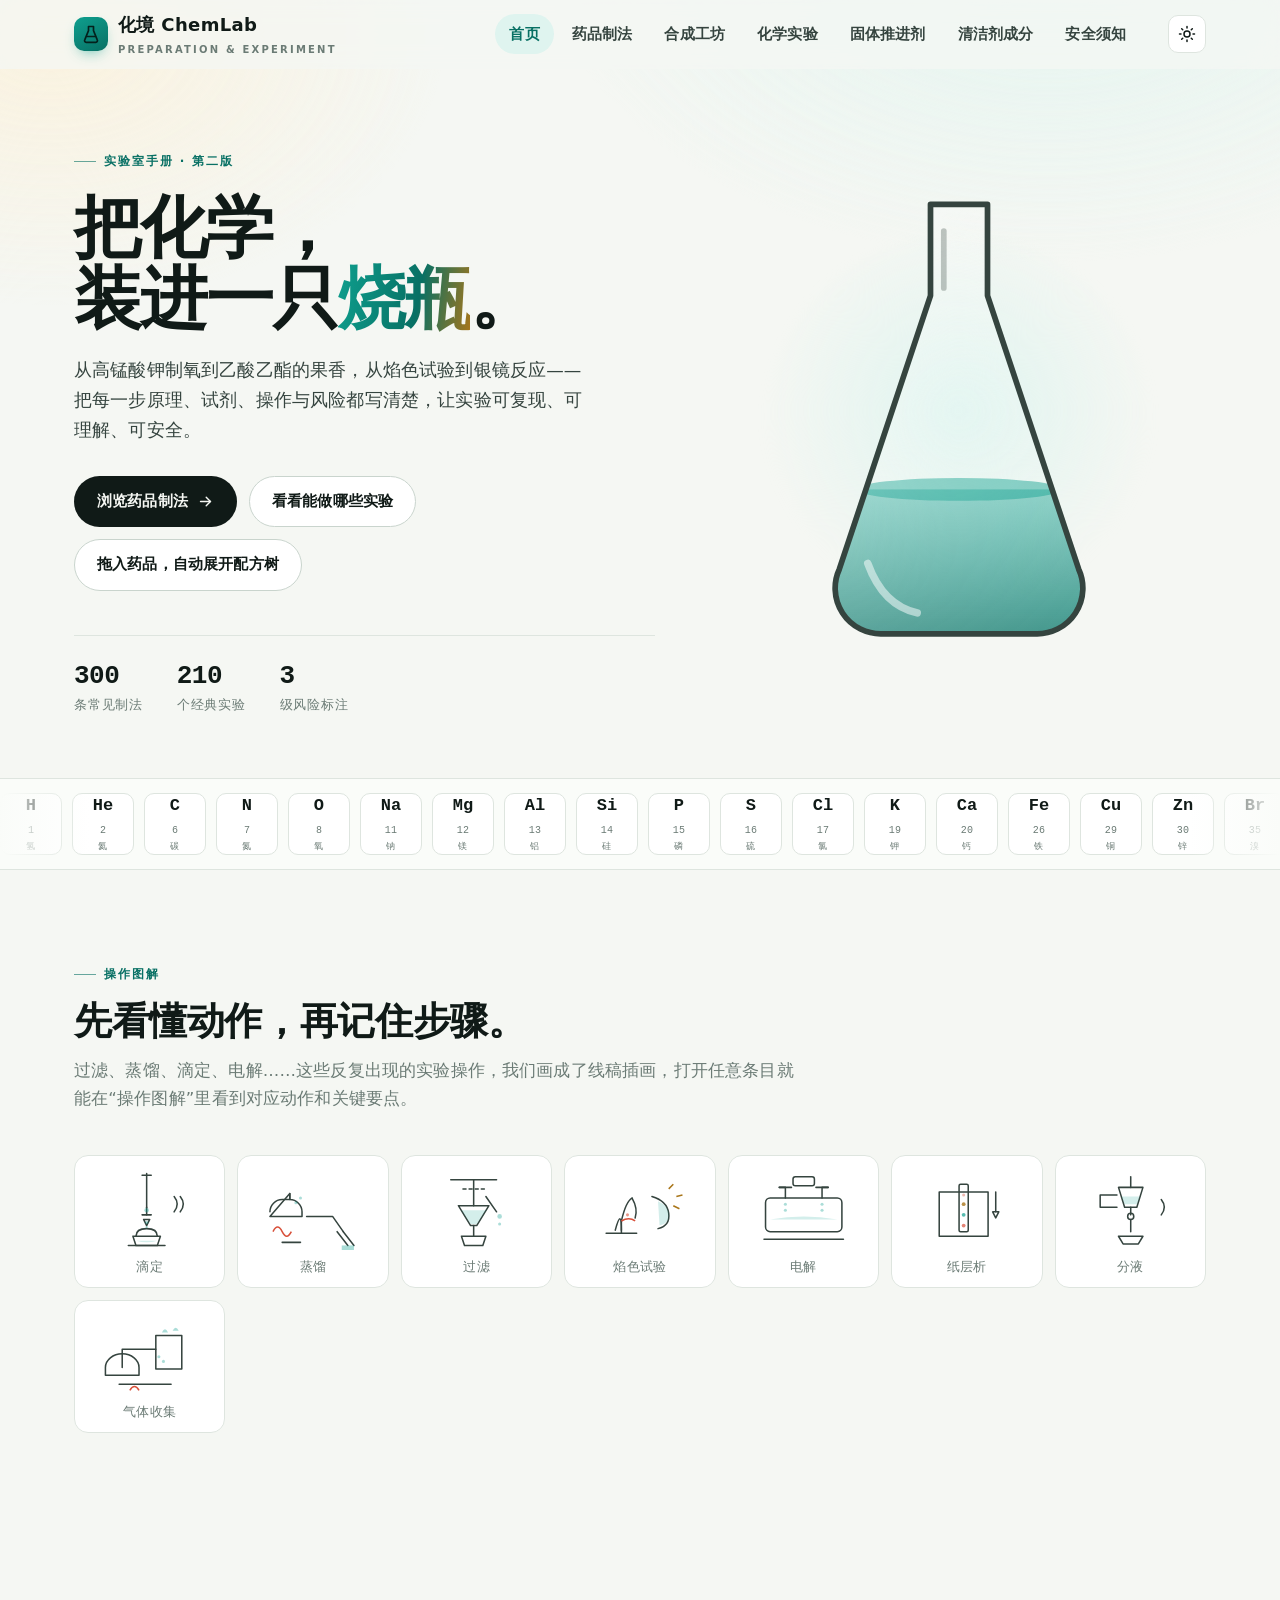
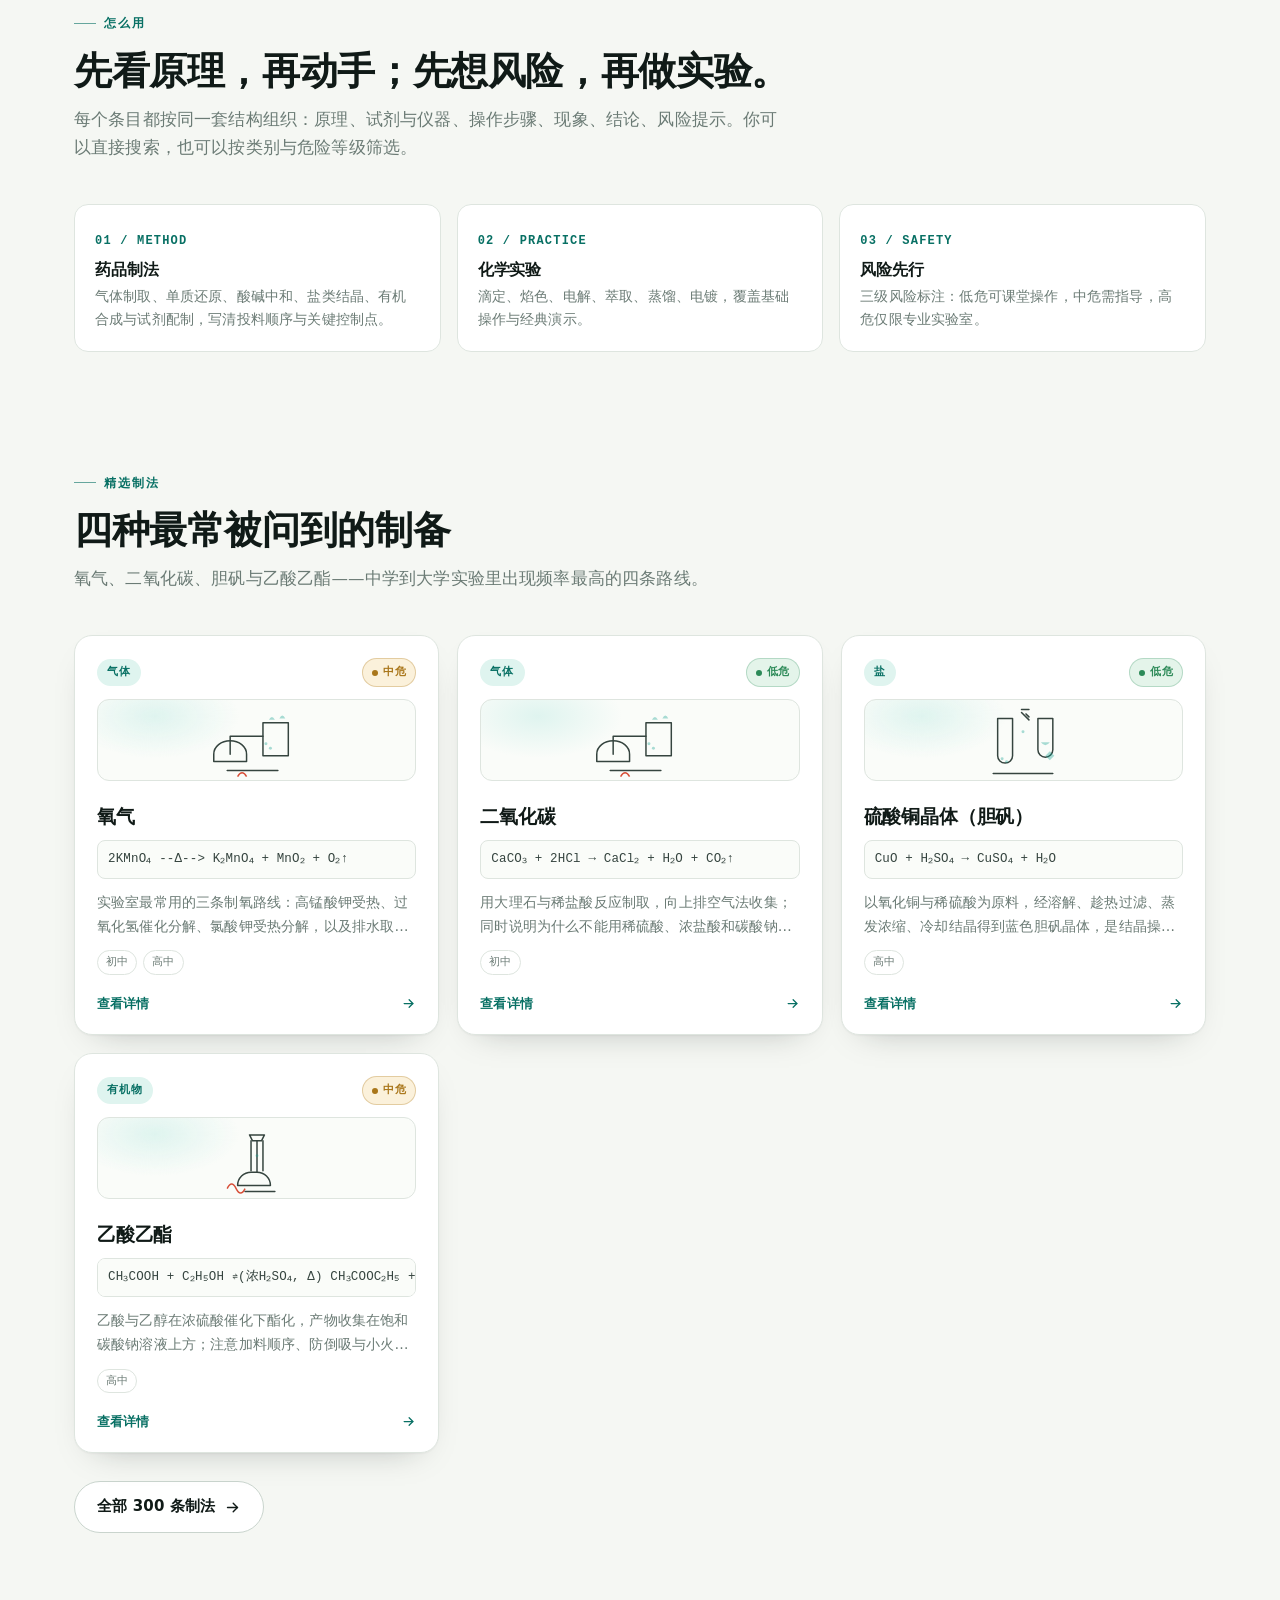
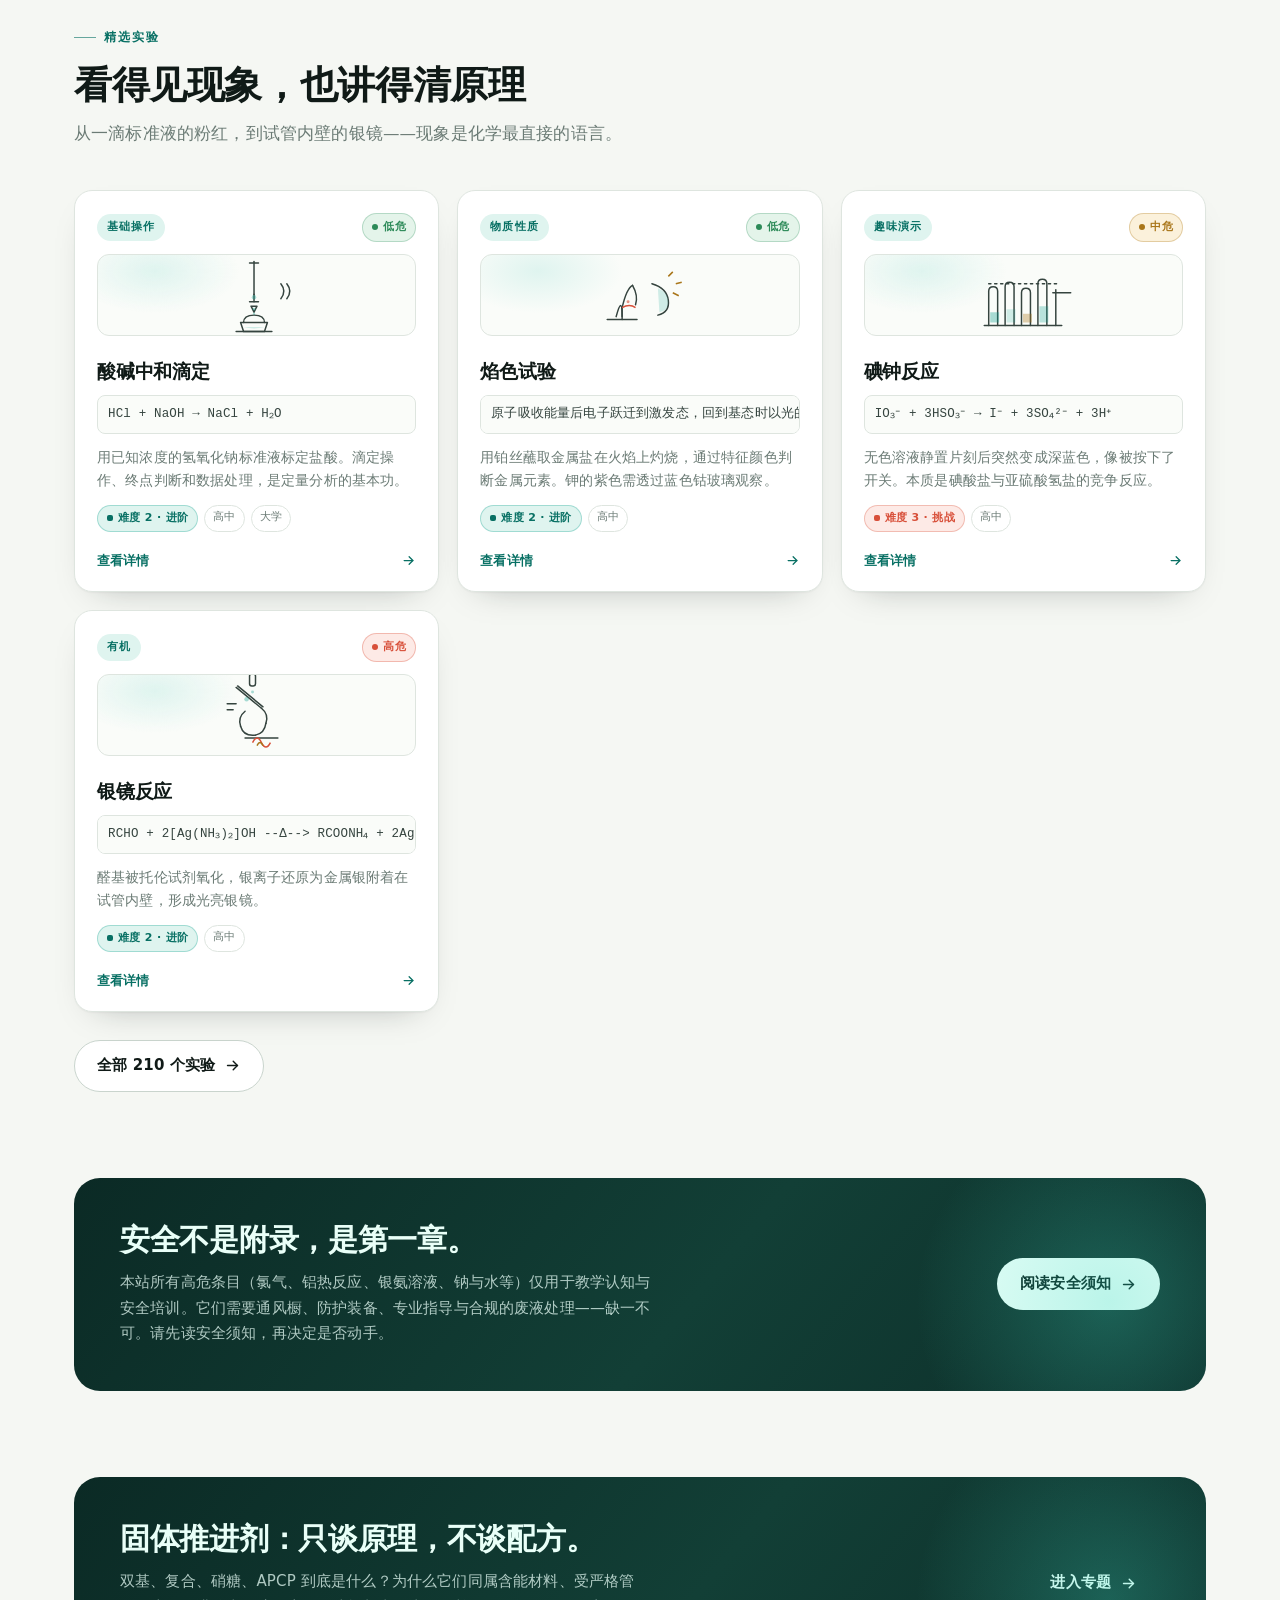
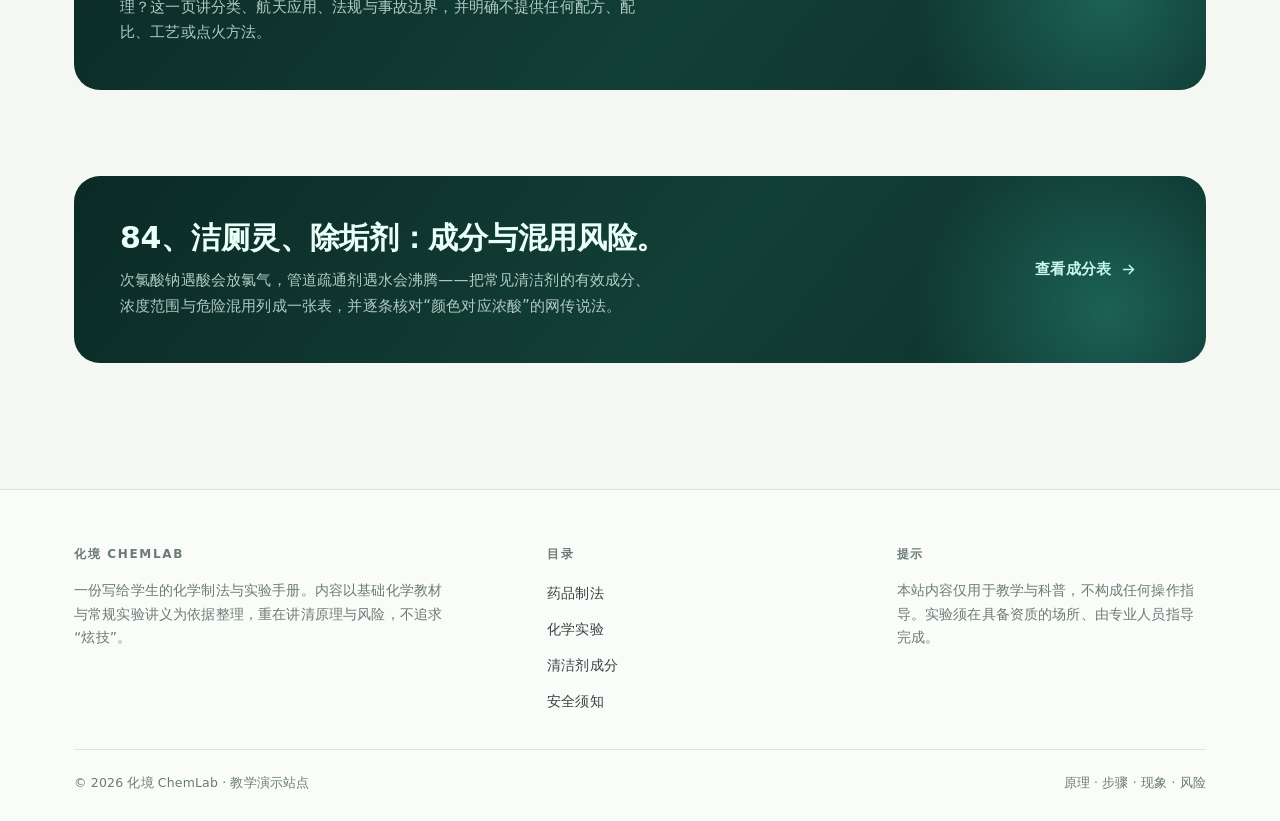
==== commit 39886364: "Add files via upload" ====
--- a/index.html
+++ b/index.html
@@ -4,7 +4,7 @@
 <meta charset="UTF-8">
 <meta name="viewport" content="width=device-width, initial-scale=1">
 <title>化境 ChemLab · 常见化学品制法与化学实验手册</title>
-<meta name="description" content="面向中学与大学基础化学的制法与实验手册：279 条常见化学品与试剂的实验室制法、210 个经典化学实验，含原理、试剂、步骤、现象、安全提示与实验难度分级；制造链路可视化、盐类离子交叉表，合成工坊可自动展开多步合成配方树。">
+<meta name="description" content="面向中学与大学基础化学的制法与实验手册：300 条常见化学品与试剂的实验室制法、210 个经典化学实验，含原理、试剂、步骤、现象、安全提示与实验难度分级；制造链路可视化、盐类离子交叉表，合成工坊可自动展开多步合成配方树。">
 <link rel="icon" href="data:image/svg+xml,%3Csvg xmlns='http://www.w3.org/2000/svg' viewBox='0 0 24 24'%3E%3Cpath fill='%230e9f8e' d='M9 2h6v5l4.5 11A2 2 0 0 1 17.6 21H6.4a2 2 0 0 1-1.9-3L9 7V2z'/%3E%3C/svg%3E">
 <script>
   (function () {
@@ -16,6 +16,18 @@
   })();
 </script>
 <link rel="stylesheet" href="assets/style.css">
+  <script src="assets/analytics.js"></script>
+  <meta name="theme-color" content="#0e9f8e">
+  <meta name="color-scheme" content="light dark">
+  <link rel="canonical" href="https://eloncheng0831.github.io/chemlab/">
+  <meta property="og:type" content="website">
+  <meta property="og:site_name" content="化境 ChemLab">
+  <meta property="og:title" content="化境 ChemLab · 常见化学品制法与化学实验手册">
+  <meta property="og:description" content="面向中学与大学基础化学的制法与实验手册：300 条常见化学品与试剂的实验室制法、210 个经典化学实验，含原理、试剂、步骤、现象、安全提示与实验难度分级；制造链路可视化、盐类离子交叉表，合成工坊可自动展开多步合成配方树。">
+  <meta property="og:url" content="https://eloncheng0831.github.io/chemlab/">
+  <meta name="twitter:card" content="summary">
+  <meta name="twitter:title" content="化境 ChemLab · 常见化学品制法与化学实验手册">
+  <meta name="twitter:description" content="面向中学与大学基础化学的制法与实验手册：300 条常见化学品与试剂的实验室制法、210 个经典化学实验，含原理、试剂、步骤、现象、安全提示与实验难度分级；制造链路可视化、盐类离子交叉表，合成工坊可自动展开多步合成配方树。">
 </head>
 <body>
 
@@ -72,7 +84,7 @@
         </div>
 
         <div class="hero-stats">
-          <div><span class="num">279</span><span class="lbl">条常见制法</span></div>
+          <div><span class="num">300</span><span class="lbl">条常见制法</span></div>
           <div><span class="num">210</span><span class="lbl">个经典实验</span></div>
           <div><span class="num">3</span><span class="lbl">级风险标注</span></div>
         </div>
@@ -168,7 +180,7 @@
       <div class="grid" id="featured-prep"></div>
       <div style="margin-top: 28px;">
         <a class="btn btn-ghost" href="preparations.html">
-          全部 279 条制法
+          全部 300 条制法
           <svg viewBox="0 0 24 24" fill="none" stroke="currentColor" stroke-width="2" stroke-linecap="round" stroke-linejoin="round"><path d="M5 12h14"/><path d="m13 6 6 6-6 6"/></svg>
         </a>
       </div>
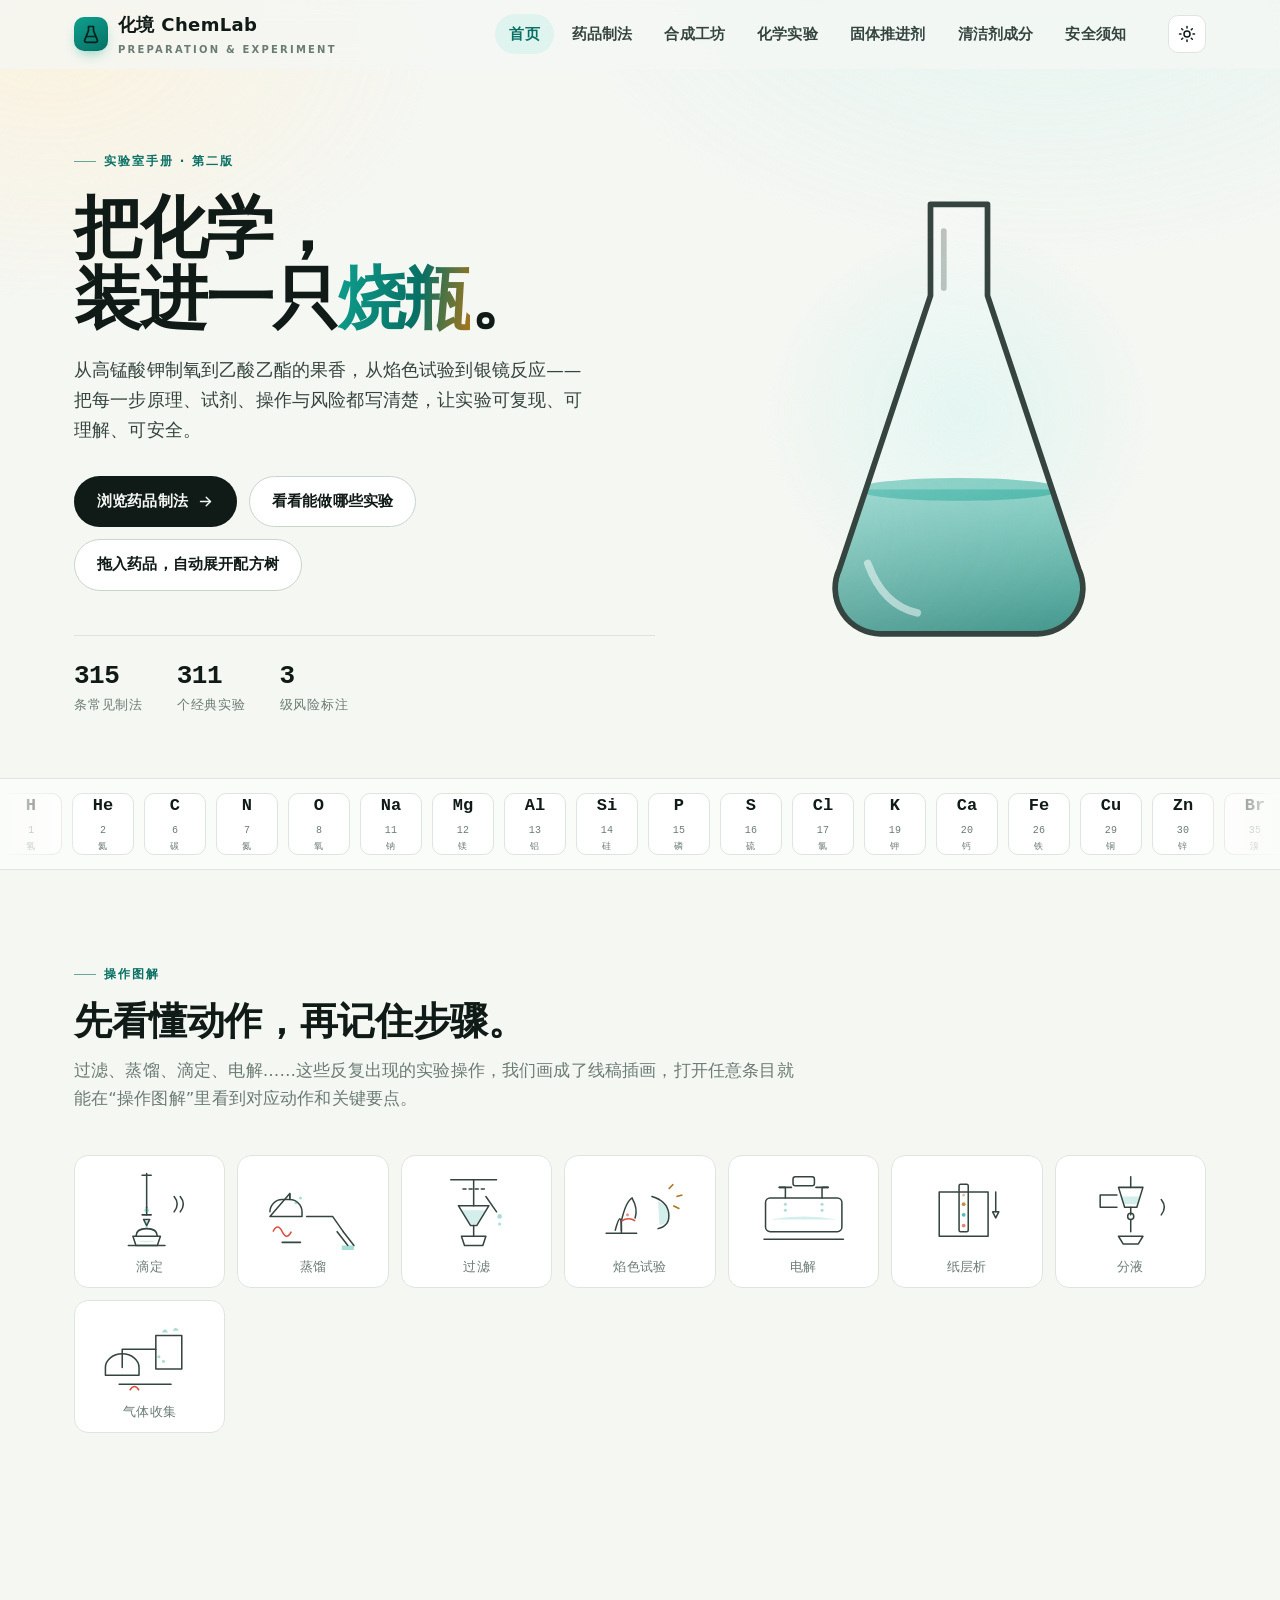
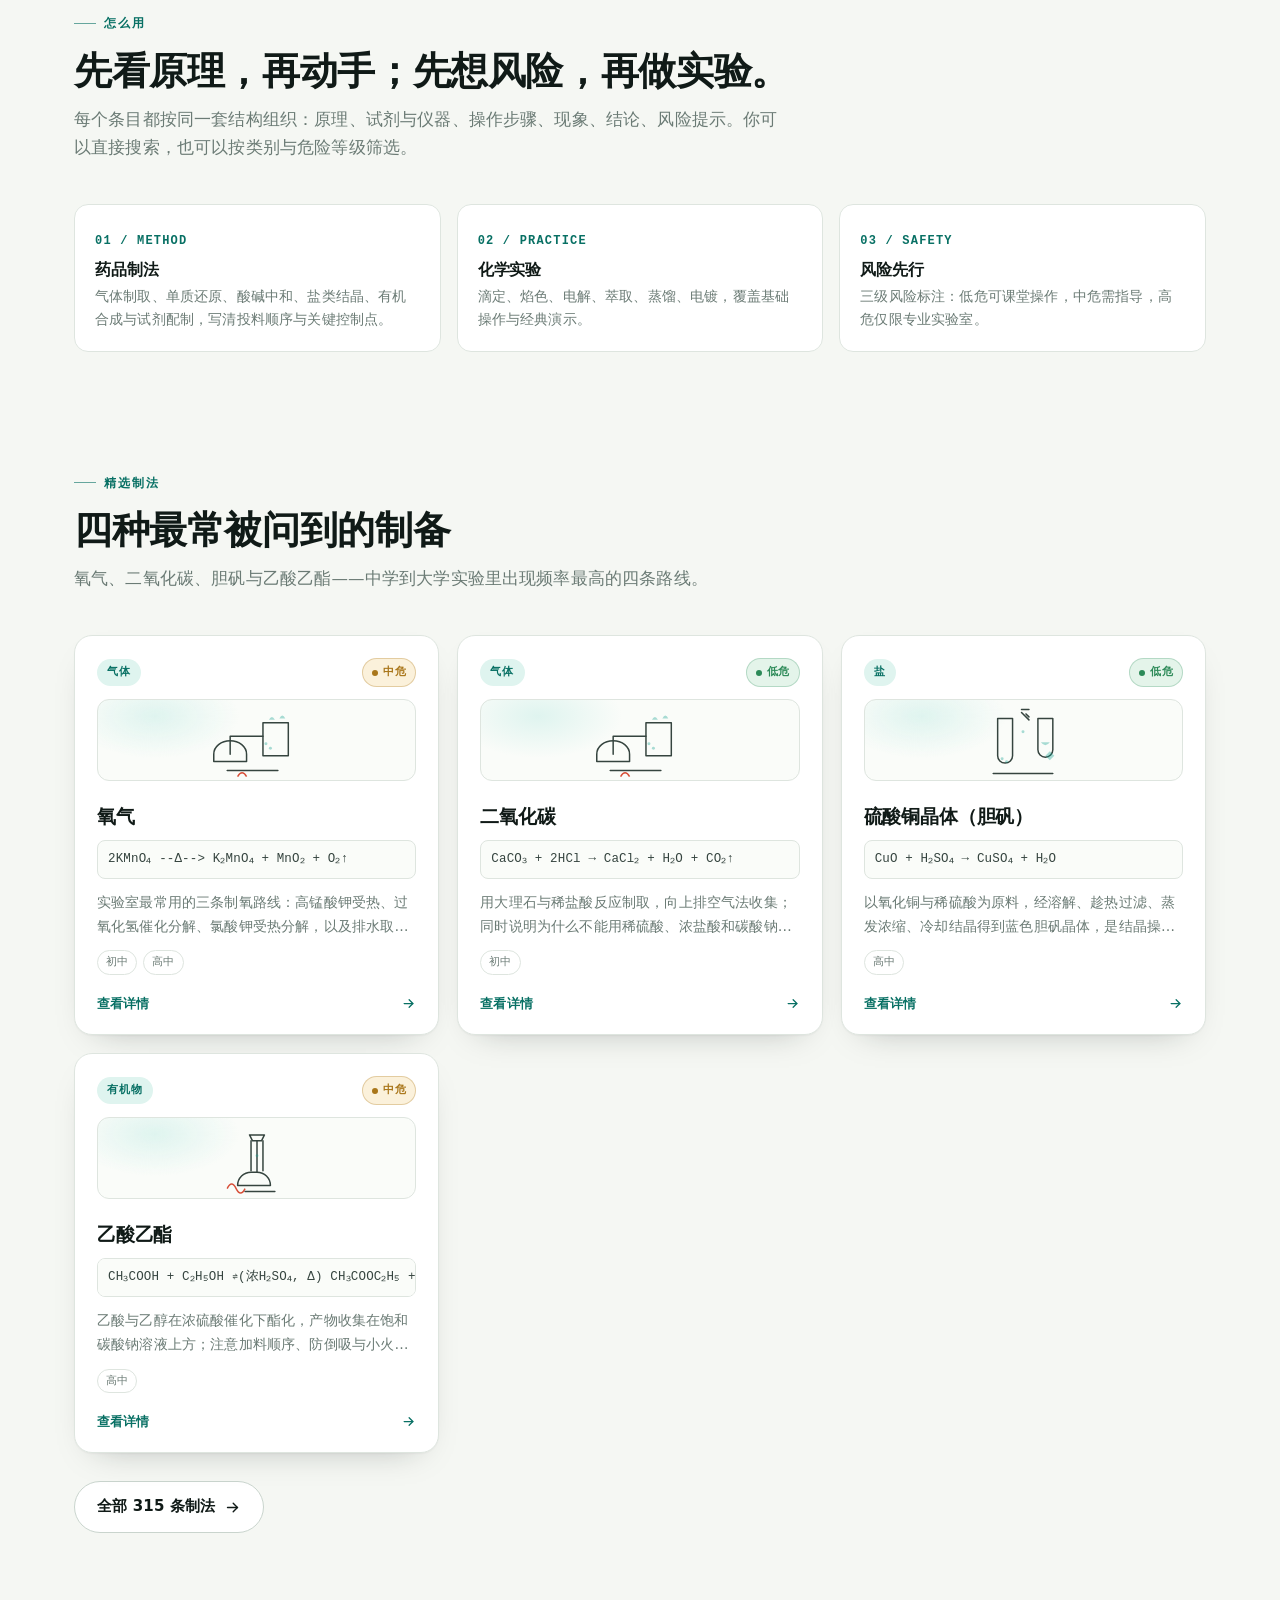
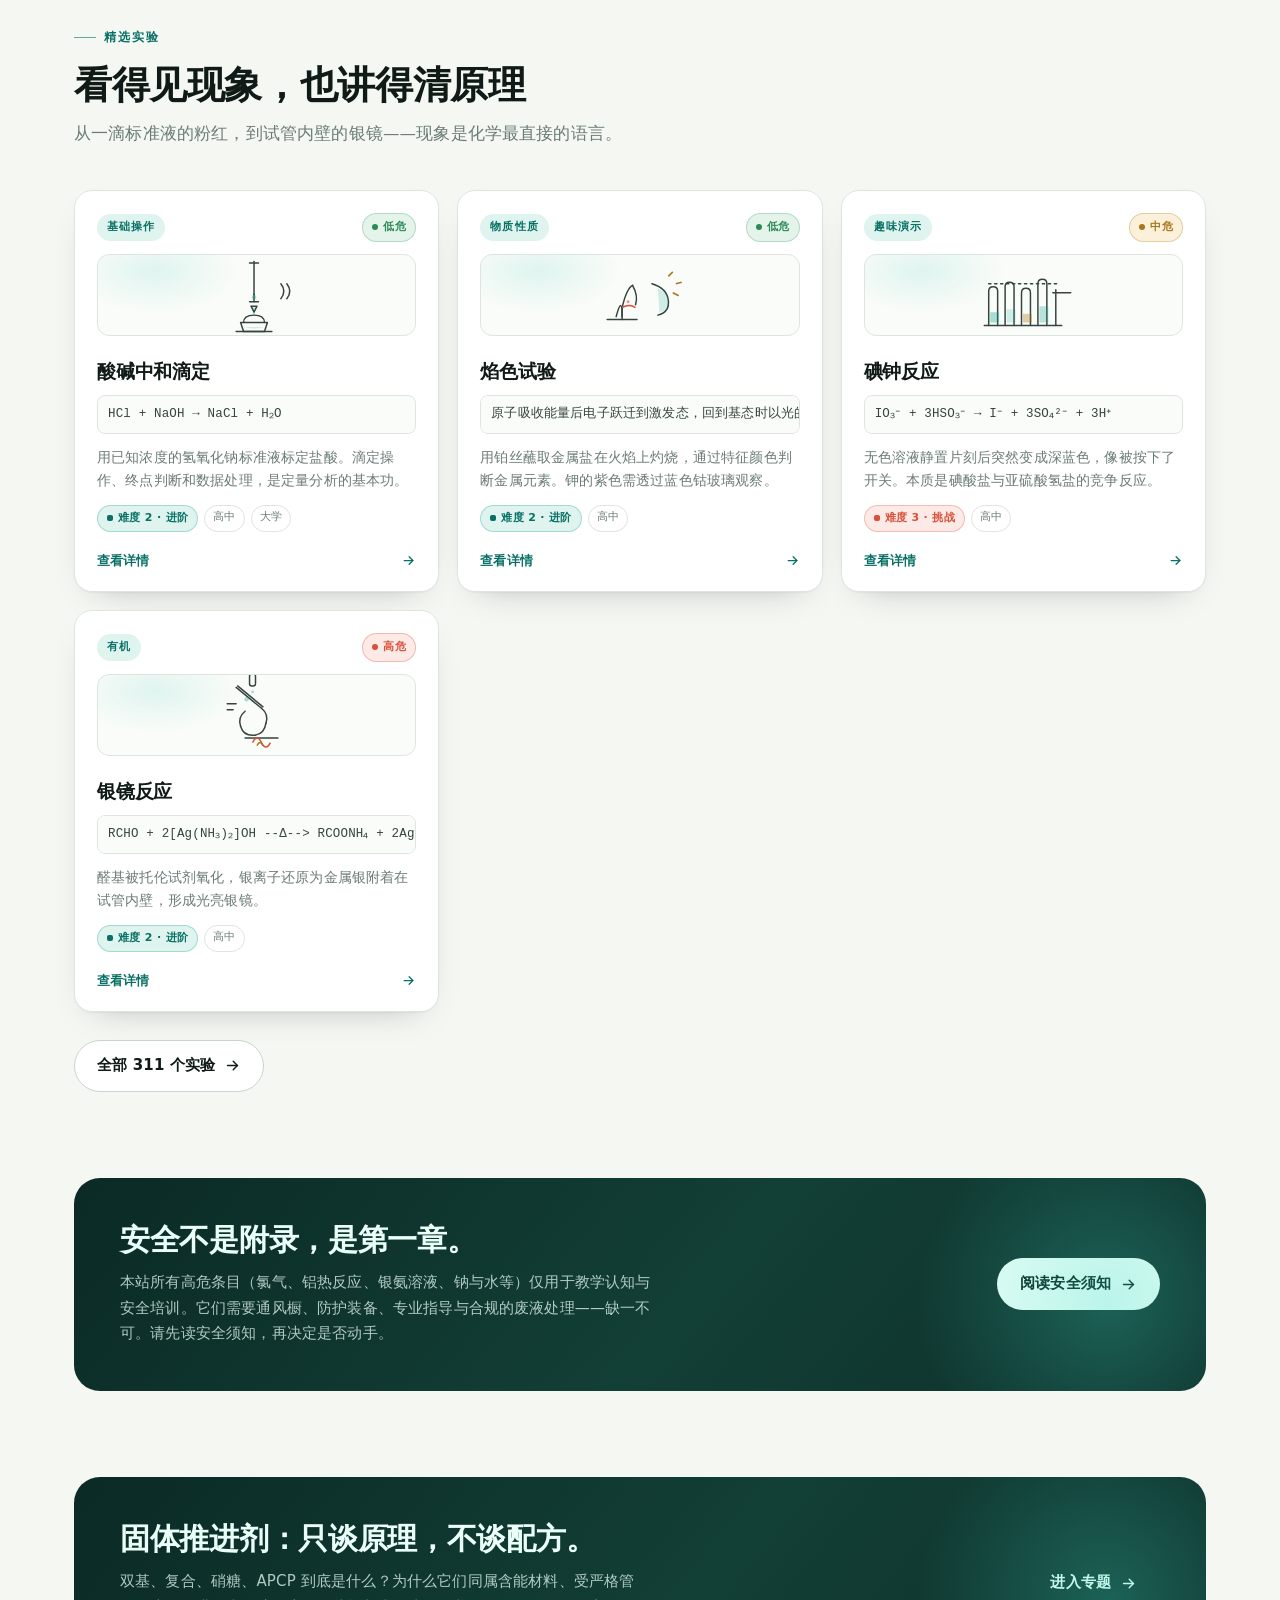
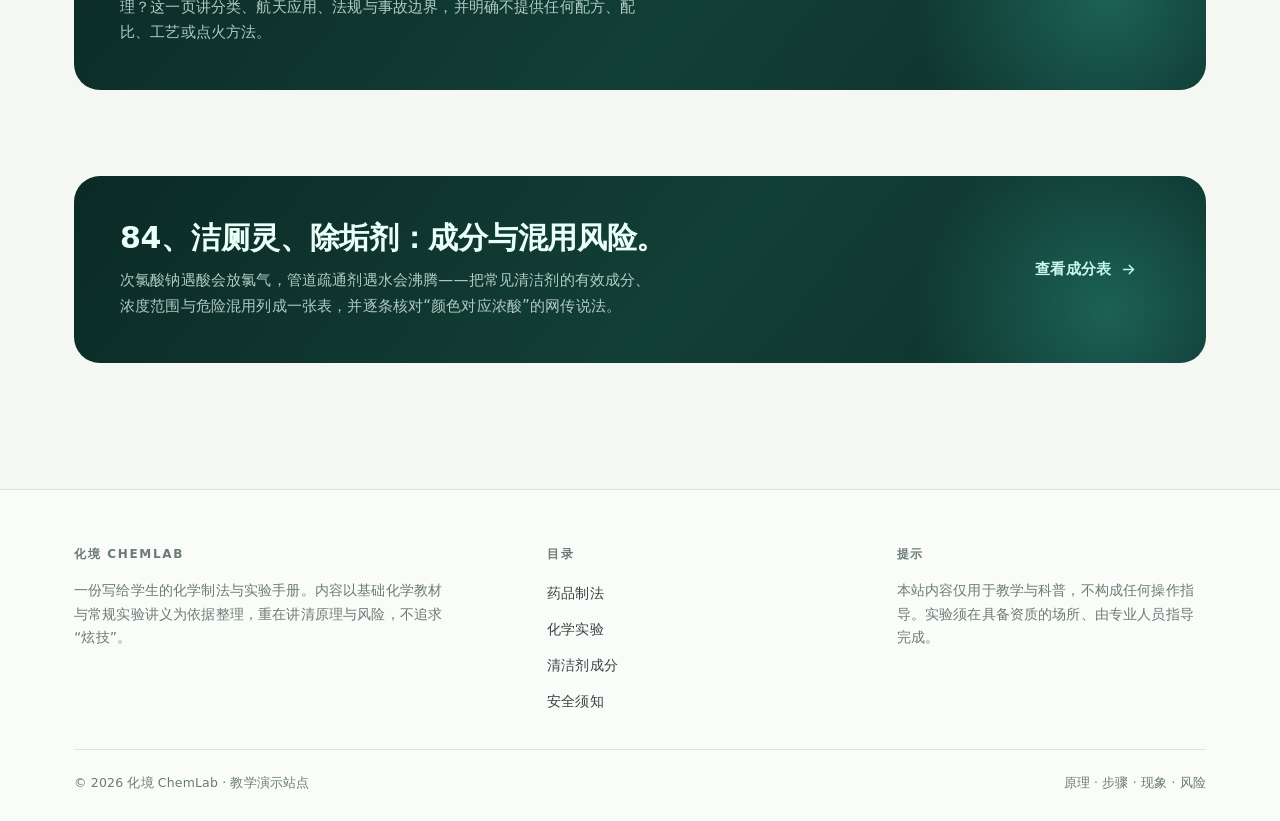
==== commit c37c9d0f: "Add files via upload" ====
--- a/index.html
+++ b/index.html
@@ -4,7 +4,7 @@
 <meta charset="UTF-8">
 <meta name="viewport" content="width=device-width, initial-scale=1">
 <title>化境 ChemLab · 常见化学品制法与化学实验手册</title>
-<meta name="description" content="面向中学与大学基础化学的制法与实验手册：300 条常见化学品与试剂的实验室制法、210 个经典化学实验，含原理、试剂、步骤、现象、安全提示与实验难度分级；制造链路可视化、盐类离子交叉表，合成工坊可自动展开多步合成配方树。">
+<meta name="description" content="面向中学与大学基础化学的制法与实验手册：315 条常见化学品与试剂的实验室制法、311 个经典化学实验，含原理、试剂、步骤、现象、安全提示与实验难度分级；制造链路可视化、盐类离子交叉表，合成工坊可自动展开多步合成配方树。">
 <link rel="icon" href="data:image/svg+xml,%3Csvg xmlns='http://www.w3.org/2000/svg' viewBox='0 0 24 24'%3E%3Cpath fill='%230e9f8e' d='M9 2h6v5l4.5 11A2 2 0 0 1 17.6 21H6.4a2 2 0 0 1-1.9-3L9 7V2z'/%3E%3C/svg%3E">
 <script>
   (function () {
@@ -23,11 +23,11 @@
   <meta property="og:type" content="website">
   <meta property="og:site_name" content="化境 ChemLab">
   <meta property="og:title" content="化境 ChemLab · 常见化学品制法与化学实验手册">
-  <meta property="og:description" content="面向中学与大学基础化学的制法与实验手册：300 条常见化学品与试剂的实验室制法、210 个经典化学实验，含原理、试剂、步骤、现象、安全提示与实验难度分级；制造链路可视化、盐类离子交叉表，合成工坊可自动展开多步合成配方树。">
+  <meta property="og:description" content="面向中学与大学基础化学的制法与实验手册：315 条常见化学品与试剂的实验室制法、311 个经典化学实验，含原理、试剂、步骤、现象、安全提示与实验难度分级；制造链路可视化、盐类离子交叉表，合成工坊可自动展开多步合成配方树。">
   <meta property="og:url" content="https://eloncheng0831.github.io/chemlab/">
   <meta name="twitter:card" content="summary">
   <meta name="twitter:title" content="化境 ChemLab · 常见化学品制法与化学实验手册">
-  <meta name="twitter:description" content="面向中学与大学基础化学的制法与实验手册：300 条常见化学品与试剂的实验室制法、210 个经典化学实验，含原理、试剂、步骤、现象、安全提示与实验难度分级；制造链路可视化、盐类离子交叉表，合成工坊可自动展开多步合成配方树。">
+  <meta name="twitter:description" content="面向中学与大学基础化学的制法与实验手册：315 条常见化学品与试剂的实验室制法、311 个经典化学实验，含原理、试剂、步骤、现象、安全提示与实验难度分级；制造链路可视化、盐类离子交叉表，合成工坊可自动展开多步合成配方树。">
 </head>
 <body>
 
@@ -84,8 +84,8 @@
         </div>
 
         <div class="hero-stats">
-          <div><span class="num">300</span><span class="lbl">条常见制法</span></div>
-          <div><span class="num">210</span><span class="lbl">个经典实验</span></div>
+          <div><span class="num">315</span><span class="lbl">条常见制法</span></div>
+          <div><span class="num">311</span><span class="lbl">个经典实验</span></div>
           <div><span class="num">3</span><span class="lbl">级风险标注</span></div>
         </div>
       </div>
@@ -180,7 +180,7 @@
       <div class="grid" id="featured-prep"></div>
       <div style="margin-top: 28px;">
         <a class="btn btn-ghost" href="preparations.html">
-          全部 300 条制法
+          全部 315 条制法
           <svg viewBox="0 0 24 24" fill="none" stroke="currentColor" stroke-width="2" stroke-linecap="round" stroke-linejoin="round"><path d="M5 12h14"/><path d="m13 6 6 6-6 6"/></svg>
         </a>
       </div>
@@ -198,7 +198,7 @@
       <div class="grid" id="featured-exp"></div>
       <div style="margin-top: 28px;">
         <a class="btn btn-ghost" href="experiments.html">
-          全部 210 个实验
+          全部 311 个实验
           <svg viewBox="0 0 24 24" fill="none" stroke="currentColor" stroke-width="2" stroke-linecap="round" stroke-linejoin="round"><path d="M5 12h14"/><path d="m13 6 6 6-6 6"/></svg>
         </a>
       </div>
